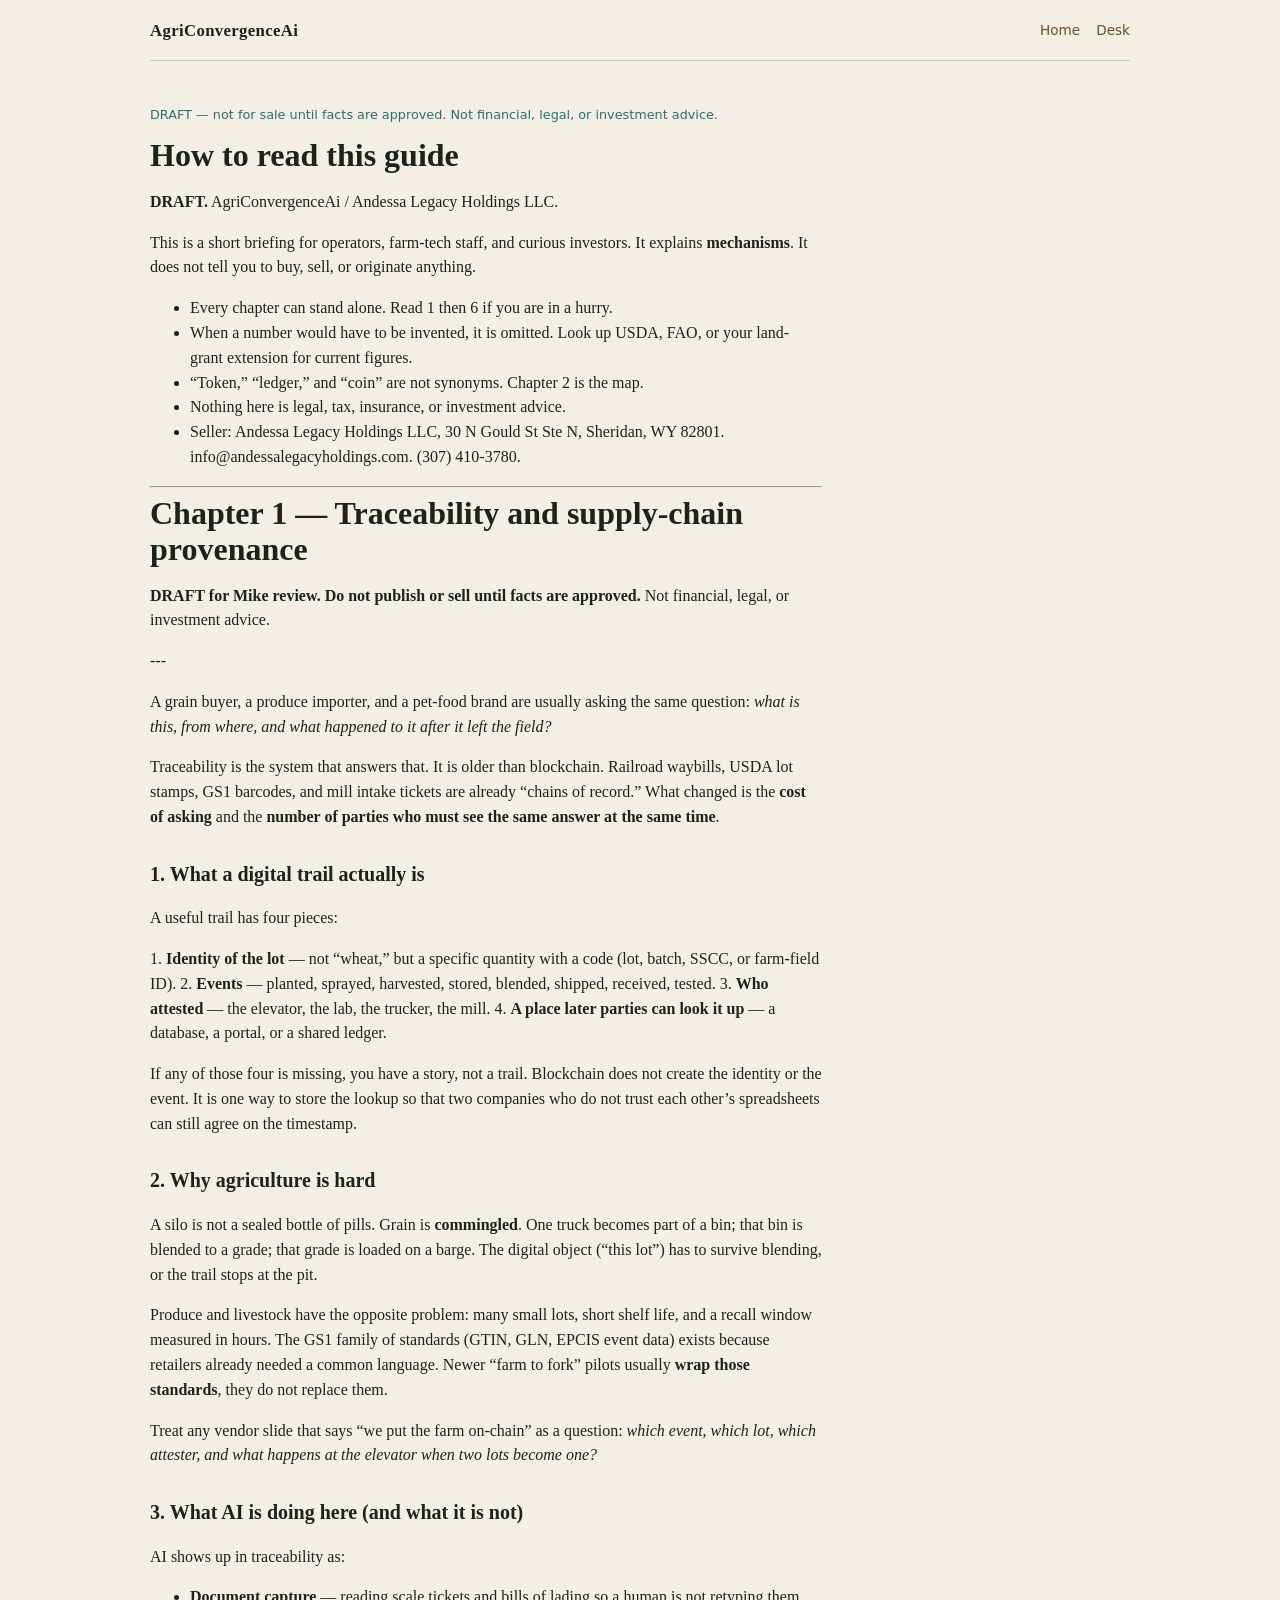
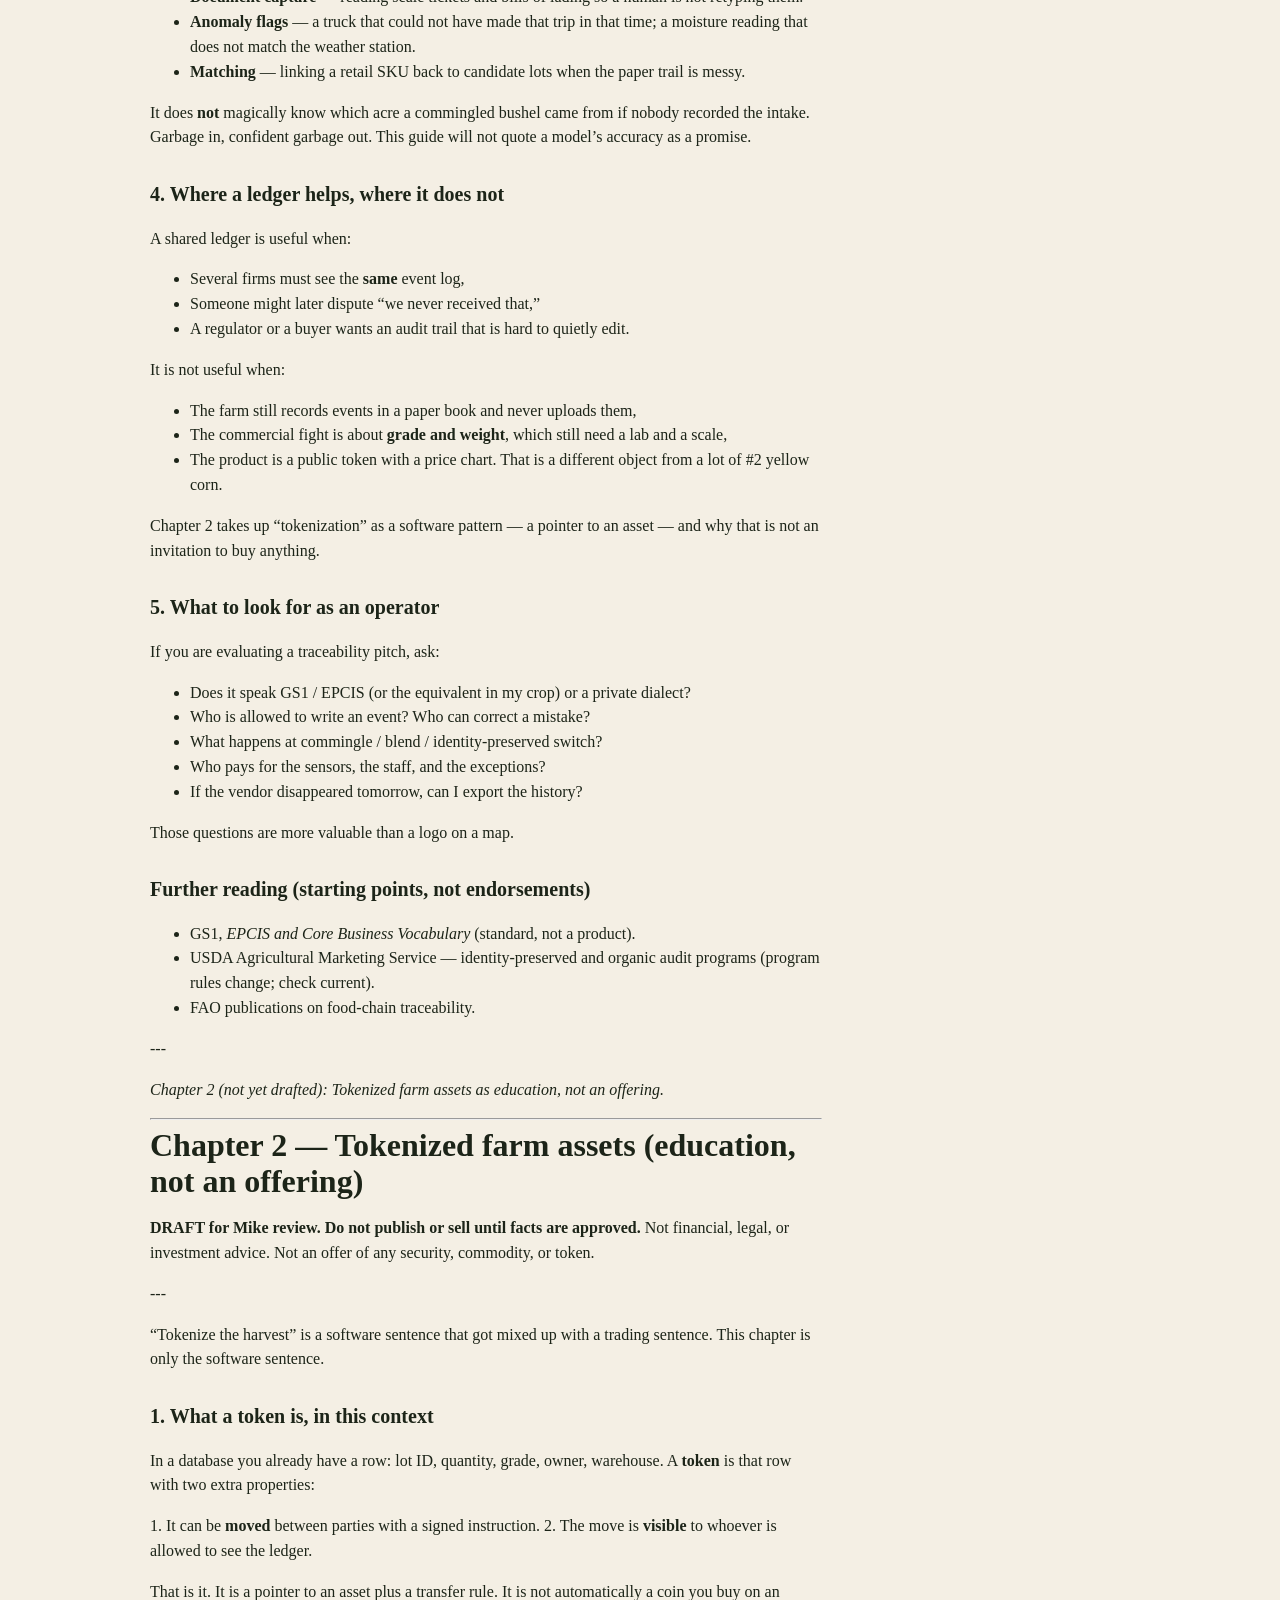
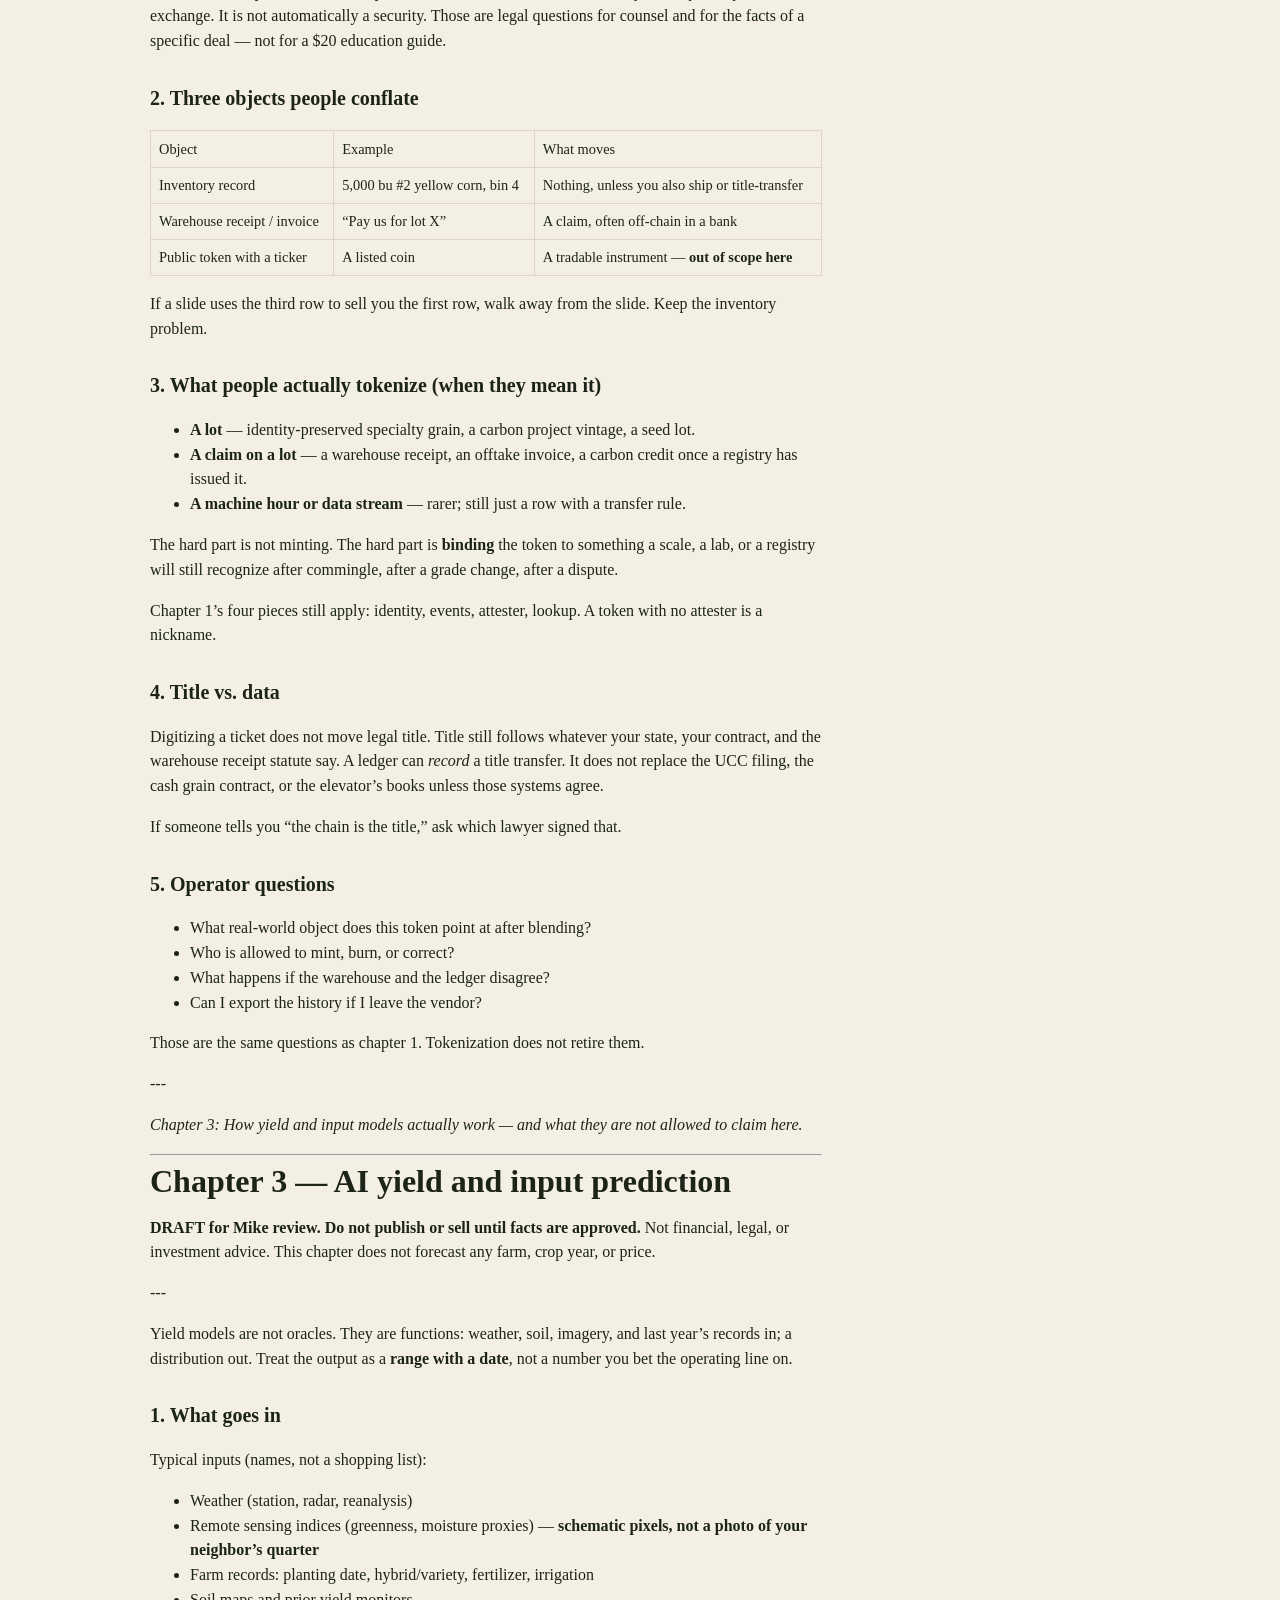
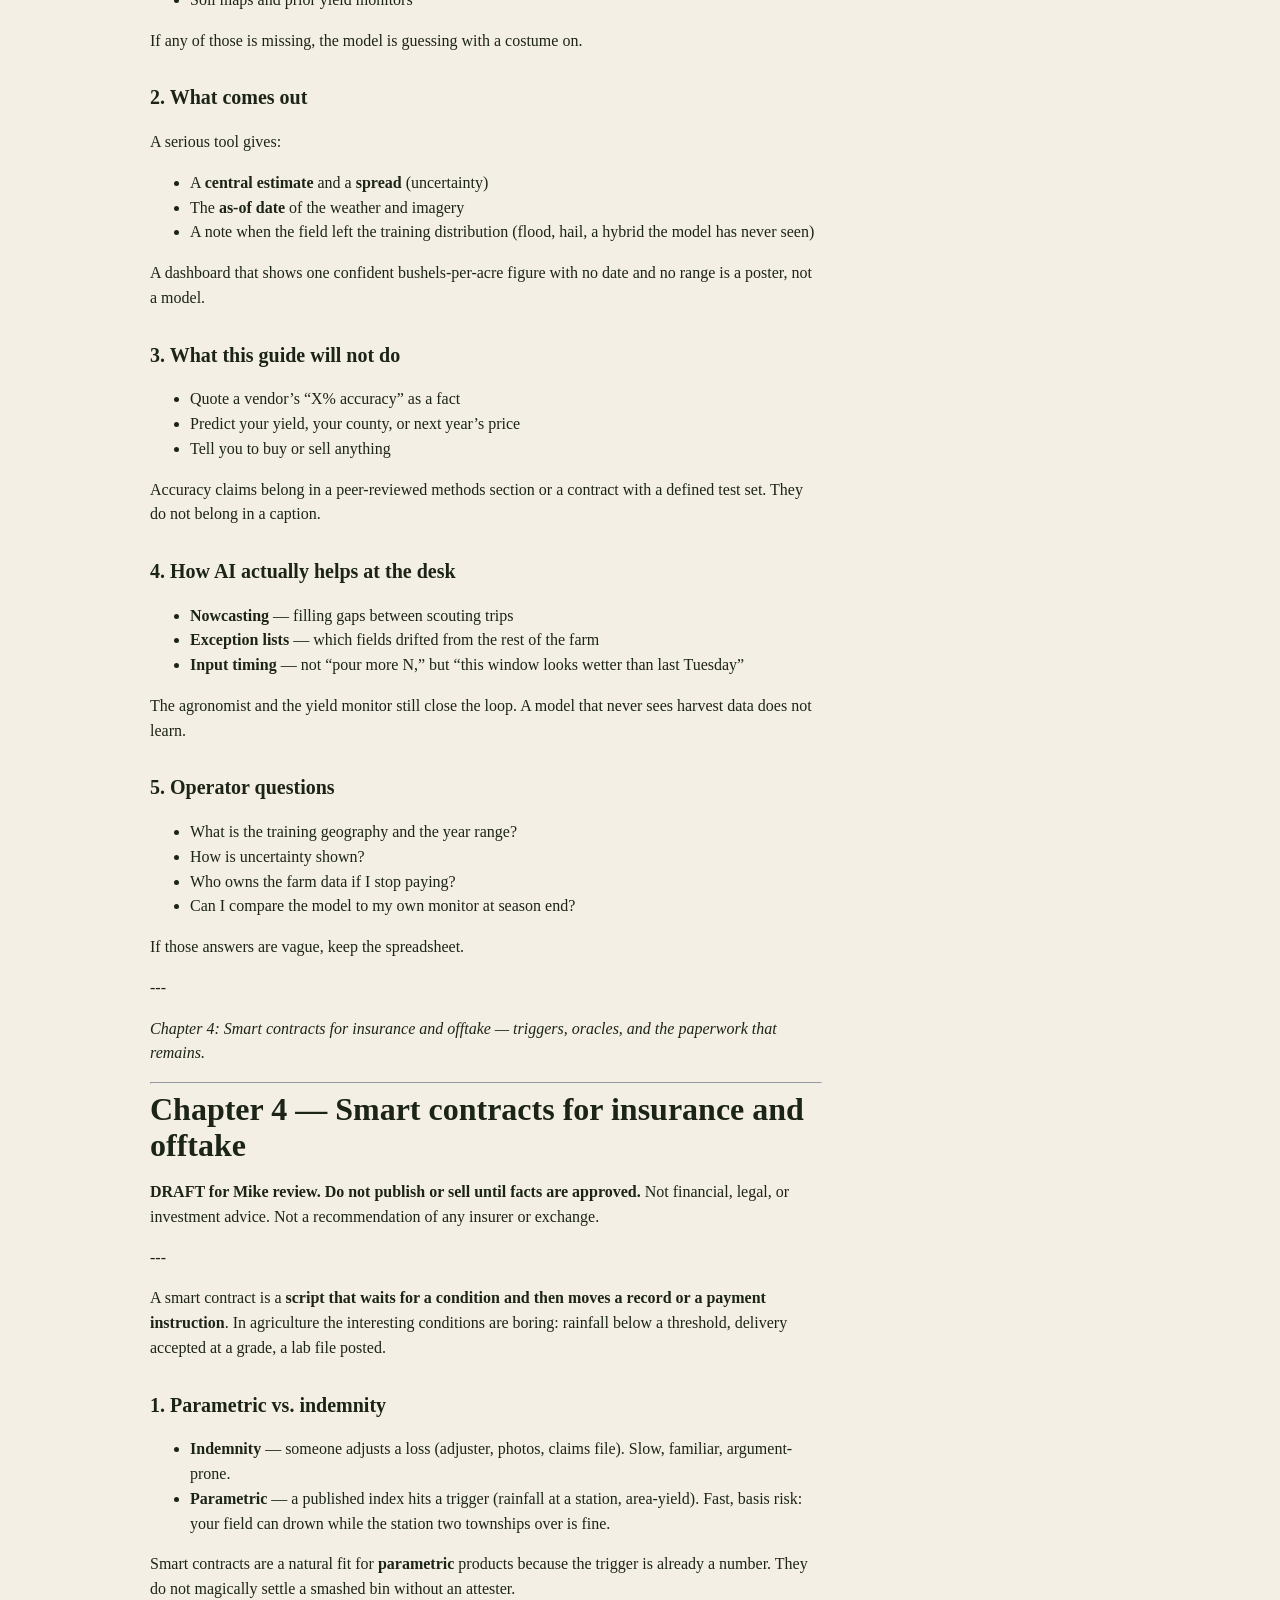
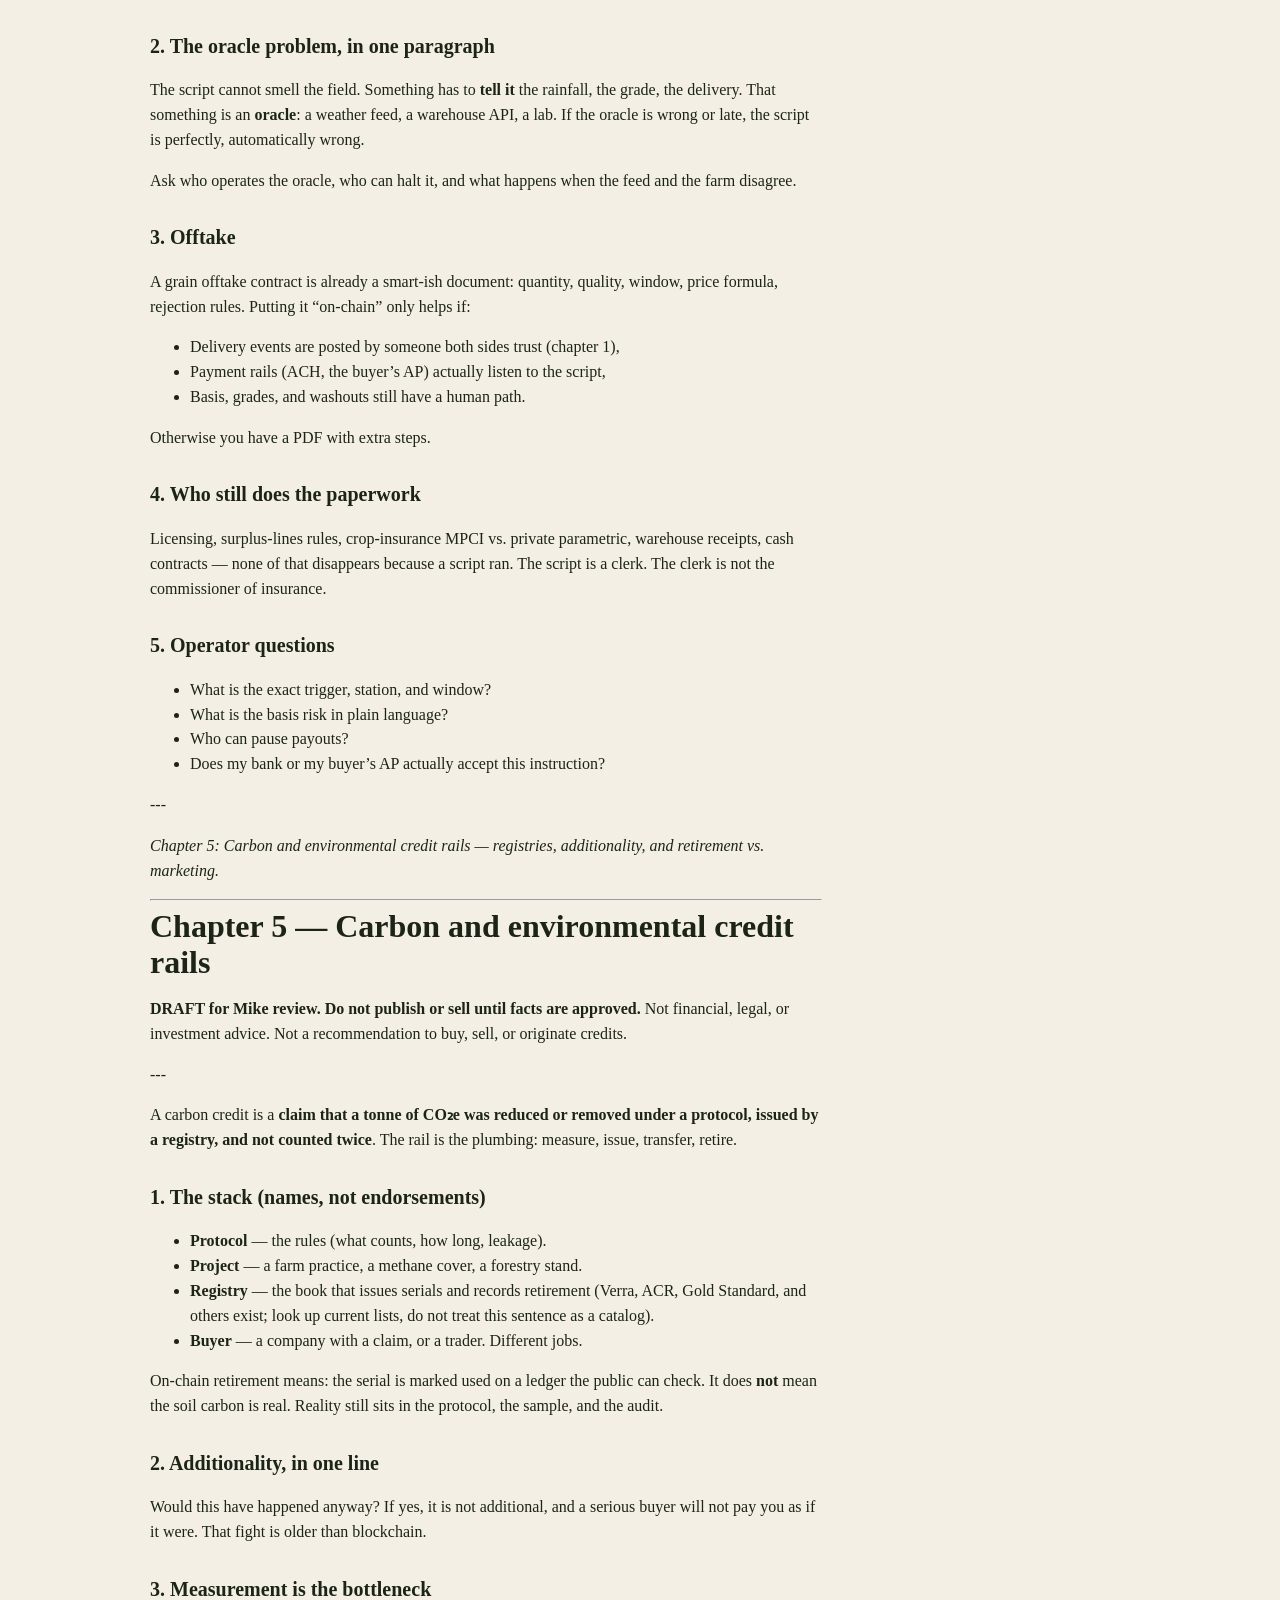
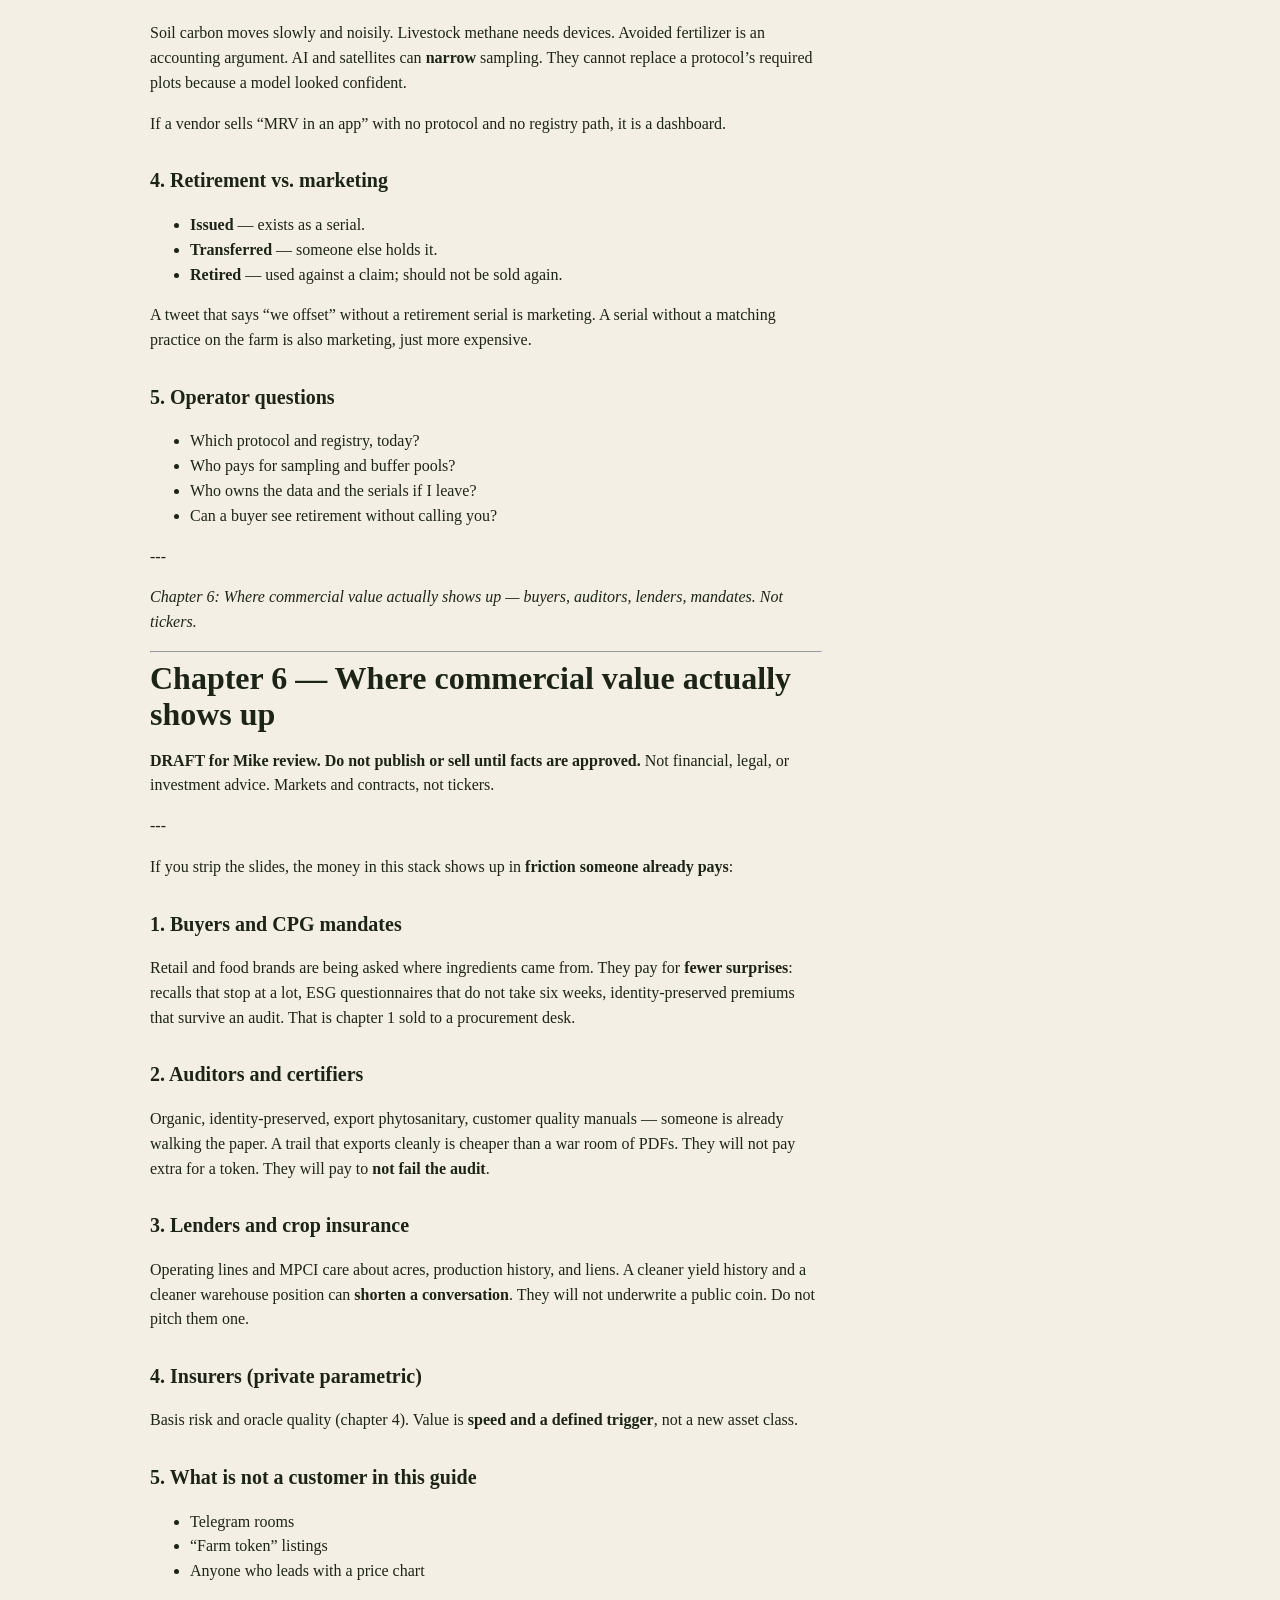
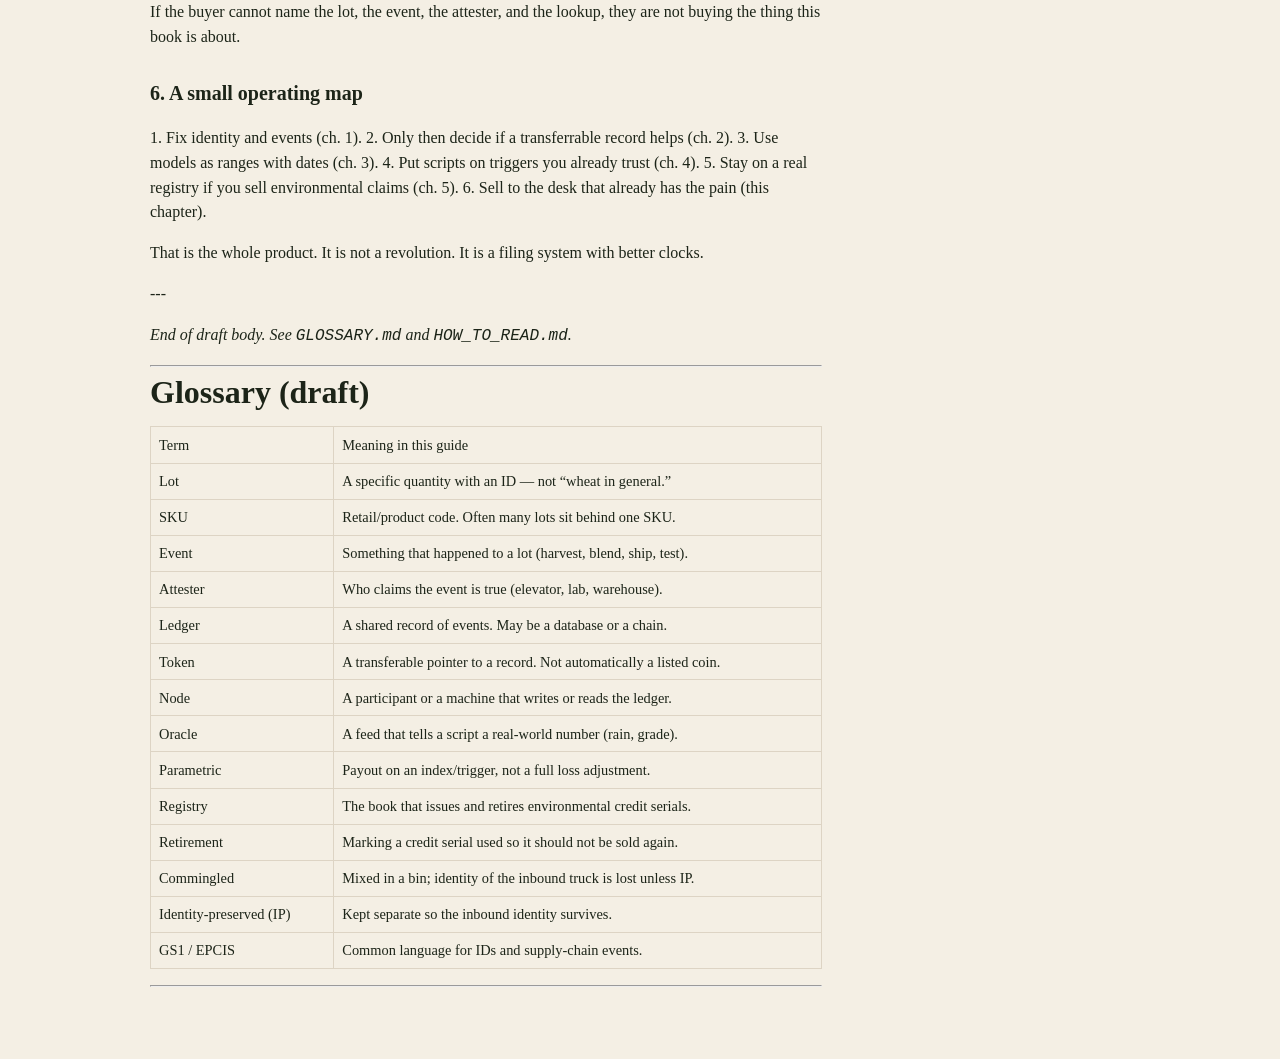
==== guide.html @ 02963ac6 "Publish AgriConvergenceAi public site" ====
<!DOCTYPE html><html lang='en'><head><meta charset='utf-8'>
<meta name='viewport' content='width=device-width, initial-scale=1'>
<title>AgriConvergenceAi — briefing (DRAFT)</title>
<link rel='stylesheet' href='styles.css'></head><body>
<div class='wrap'><header><a class='brand' href='index.html'><strong>AgriConvergenceAi</strong></a>
<nav><a href='index.html'>Home</a><a href='dashboard.html'>Desk</a></nav></header>
<article class='prose'><p class='draft'>DRAFT — not for sale until facts are approved. 
Not financial, legal, or investment advice.</p>
<h1>How to read this guide</h1>
<p><b>DRAFT.</b> AgriConvergenceAi / Andessa Legacy Holdings LLC.</p>
<p>This is a short briefing for operators, farm-tech staff, and curious investors. It explains <b>mechanisms</b>. It does not tell you to buy, sell, or originate anything.</p>
<ul><li>Every chapter can stand alone. Read 1 then 6 if you are in a hurry.</li><li>When a number would have to be invented, it is omitted. Look up USDA, FAO, or your land-grant extension for current figures.</li><li>“Token,” “ledger,” and “coin” are not synonyms. Chapter 2 is the map.</li><li>Nothing here is legal, tax, insurance, or investment advice.</li><li>Seller: Andessa Legacy Holdings LLC, 30 N Gould St Ste N, Sheridan, WY 82801. info@andessalegacyholdings.com. (307) 410-3780.</li></ul>
<hr>
<h1>Chapter 1 — Traceability and supply-chain provenance</h1>
<p><b>DRAFT for Mike review. Do not publish or sell until facts are approved.</b>   Not financial, legal, or investment advice.</p>
<p>---</p>
<p>A grain buyer, a produce importer, and a pet-food brand are usually asking the same question: <i>what is this, from where, and what happened to it after it left the field?</i></p>
<p>Traceability is the system that answers that. It is older than blockchain. Railroad waybills, USDA lot stamps, GS1 barcodes, and mill intake tickets are already “chains of record.” What changed is the <b>cost of asking</b> and the <b>number of parties who must see the same answer at the same time</b>.</p>
<h2>1. What a digital trail actually is</h2>
<p>A useful trail has four pieces:</p>
<p>1. <b>Identity of the lot</b> — not “wheat,” but a specific quantity with a code (lot, batch, SSCC, or farm-field ID). 2. <b>Events</b> — planted, sprayed, harvested, stored, blended, shipped, received, tested. 3. <b>Who attested</b> — the elevator, the lab, the trucker, the mill. 4. <b>A place later parties can look it up</b> — a database, a portal, or a shared ledger.</p>
<p>If any of those four is missing, you have a story, not a trail. Blockchain does not create the identity or the event. It is one way to store the lookup so that two companies who do not trust each other’s spreadsheets can still agree on the timestamp.</p>
<h2>2. Why agriculture is hard</h2>
<p>A silo is not a sealed bottle of pills. Grain is <b>commingled</b>. One truck becomes part of a bin; that bin is blended to a grade; that grade is loaded on a barge. The digital object (“this lot”) has to survive blending, or the trail stops at the pit.</p>
<p>Produce and livestock have the opposite problem: many small lots, short shelf life, and a recall window measured in hours. The GS1 family of standards (GTIN, GLN, EPCIS event data) exists because retailers already needed a common language. Newer “farm to fork” pilots usually <b>wrap those standards</b>, they do not replace them.</p>
<p>Treat any vendor slide that says “we put the farm on-chain” as a question: <i>which event, which lot, which attester, and what happens at the elevator when two lots become one?</i></p>
<h2>3. What AI is doing here (and what it is not)</h2>
<p>AI shows up in traceability as:</p>
<ul><li><b>Document capture</b> — reading scale tickets and bills of lading so a human is not retyping them.</li><li><b>Anomaly flags</b> — a truck that could not have made that trip in that time; a moisture reading that does not match the weather station.</li><li><b>Matching</b> — linking a retail SKU back to candidate lots when the paper trail is messy.</li></ul>
<p>It does <b>not</b> magically know which acre a commingled bushel came from if nobody recorded the intake. Garbage in, confident garbage out. This guide will not quote a model’s accuracy as a promise.</p>
<h2>4. Where a ledger helps, where it does not</h2>
<p>A shared ledger is useful when:</p>
<ul><li>Several firms must see the <b>same</b> event log,</li><li>Someone might later dispute “we never received that,”</li><li>A regulator or a buyer wants an audit trail that is hard to quietly edit.</li></ul>
<p>It is not useful when:</p>
<ul><li>The farm still records events in a paper book and never uploads them,</li><li>The commercial fight is about <b>grade and weight</b>, which still need a lab and a scale,</li><li>The product is a public token with a price chart. That is a different object from a lot of #2 yellow corn.</li></ul>
<p>Chapter 2 takes up “tokenization” as a software pattern — a pointer to an asset — and why that is not an invitation to buy anything.</p>
<h2>5. What to look for as an operator</h2>
<p>If you are evaluating a traceability pitch, ask:</p>
<ul><li>Does it speak GS1 / EPCIS (or the equivalent in my crop) or a private dialect?</li><li>Who is allowed to write an event? Who can correct a mistake?</li><li>What happens at commingle / blend / identity-preserved switch?</li><li>Who pays for the sensors, the staff, and the exceptions?</li><li>If the vendor disappeared tomorrow, can I export the history?</li></ul>
<p>Those questions are more valuable than a logo on a map.</p>
<h2>Further reading (starting points, not endorsements)</h2>
<ul><li>GS1, <i>EPCIS and Core Business Vocabulary</i> (standard, not a product).</li><li>USDA Agricultural Marketing Service — identity-preserved and organic audit programs (program rules change; check current).</li><li>FAO publications on food-chain traceability.</li></ul>
<p>---</p>
<p><i>Chapter 2 (not yet drafted): Tokenized farm assets as education, not an offering.</i></p>
<hr>
<h1>Chapter 2 — Tokenized farm assets (education, not an offering)</h1>
<p><b>DRAFT for Mike review. Do not publish or sell until facts are approved.</b>   Not financial, legal, or investment advice. Not an offer of any security, commodity, or token.</p>
<p>---</p>
<p>“Tokenize the harvest” is a software sentence that got mixed up with a trading sentence. This chapter is only the software sentence.</p>
<h2>1. What a token is, in this context</h2>
<p>In a database you already have a row: lot ID, quantity, grade, owner, warehouse. A <b>token</b> is that row with two extra properties:</p>
<p>1. It can be <b>moved</b> between parties with a signed instruction. 2. The move is <b>visible</b> to whoever is allowed to see the ledger.</p>
<p>That is it. It is a pointer to an asset plus a transfer rule. It is not automatically a coin you buy on an exchange. It is not automatically a security. Those are legal questions for counsel and for the facts of a specific deal — not for a $20 education guide.</p>
<h2>2. Three objects people conflate</h2>
<table><tr><td>Object</td><td>Example</td><td>What moves</td></tr><tr><td>Inventory record</td><td>5,000 bu #2 yellow corn, bin 4</td><td>Nothing, unless you also ship or title-transfer</td></tr><tr><td>Warehouse receipt / invoice</td><td>“Pay us for lot X”</td><td>A claim, often off-chain in a bank</td></tr><tr><td>Public token with a ticker</td><td>A listed coin</td><td>A tradable instrument — <b>out of scope here</b></td></tr></table>
<p>If a slide uses the third row to sell you the first row, walk away from the slide. Keep the inventory problem.</p>
<h2>3. What people actually tokenize (when they mean it)</h2>
<ul><li><b>A lot</b> — identity-preserved specialty grain, a carbon project vintage, a seed lot.</li><li><b>A claim on a lot</b> — a warehouse receipt, an offtake invoice, a carbon credit once a registry has issued it.</li><li><b>A machine hour or data stream</b> — rarer; still just a row with a transfer rule.</li></ul>
<p>The hard part is not minting. The hard part is <b>binding</b> the token to something a scale, a lab, or a registry will still recognize after commingle, after a grade change, after a dispute.</p>
<p>Chapter 1’s four pieces still apply: identity, events, attester, lookup. A token with no attester is a nickname.</p>
<h2>4. Title vs. data</h2>
<p>Digitizing a ticket does not move legal title. Title still follows whatever your state, your contract, and the warehouse receipt statute say. A ledger can <i>record</i> a title transfer. It does not replace the UCC filing, the cash grain contract, or the elevator’s books unless those systems agree.</p>
<p>If someone tells you “the chain is the title,” ask which lawyer signed that.</p>
<h2>5. Operator questions</h2>
<ul><li>What real-world object does this token point at after blending?</li><li>Who is allowed to mint, burn, or correct?</li><li>What happens if the warehouse and the ledger disagree?</li><li>Can I export the history if I leave the vendor?</li></ul>
<p>Those are the same questions as chapter 1. Tokenization does not retire them.</p>
<p>---</p>
<p><i>Chapter 3: How yield and input models actually work — and what they are not allowed to claim here.</i></p>
<hr>
<h1>Chapter 3 — AI yield and input prediction</h1>
<p><b>DRAFT for Mike review. Do not publish or sell until facts are approved.</b>   Not financial, legal, or investment advice. This chapter does not forecast any farm, crop year, or price.</p>
<p>---</p>
<p>Yield models are not oracles. They are functions: weather, soil, imagery, and last year’s records in; a distribution out. Treat the output as a <b>range with a date</b>, not a number you bet the operating line on.</p>
<h2>1. What goes in</h2>
<p>Typical inputs (names, not a shopping list):</p>
<ul><li>Weather (station, radar, reanalysis)</li><li>Remote sensing indices (greenness, moisture proxies) — <b>schematic pixels, not a photo of your neighbor’s quarter</b></li><li>Farm records: planting date, hybrid/variety, fertilizer, irrigation</li><li>Soil maps and prior yield monitors</li></ul>
<p>If any of those is missing, the model is guessing with a costume on.</p>
<h2>2. What comes out</h2>
<p>A serious tool gives:</p>
<ul><li>A <b>central estimate</b> and a <b>spread</b> (uncertainty)</li><li>The <b>as-of date</b> of the weather and imagery</li><li>A note when the field left the training distribution (flood, hail, a hybrid the model has never seen)</li></ul>
<p>A dashboard that shows one confident bushels-per-acre figure with no date and no range is a poster, not a model.</p>
<h2>3. What this guide will not do</h2>
<ul><li>Quote a vendor’s “X% accuracy” as a fact</li><li>Predict your yield, your county, or next year’s price</li><li>Tell you to buy or sell anything</li></ul>
<p>Accuracy claims belong in a peer-reviewed methods section or a contract with a defined test set. They do not belong in a caption.</p>
<h2>4. How AI actually helps at the desk</h2>
<ul><li><b>Nowcasting</b> — filling gaps between scouting trips</li><li><b>Exception lists</b> — which fields drifted from the rest of the farm</li><li><b>Input timing</b> — not “pour more N,” but “this window looks wetter than last Tuesday”</li></ul>
<p>The agronomist and the yield monitor still close the loop. A model that never sees harvest data does not learn.</p>
<h2>5. Operator questions</h2>
<ul><li>What is the training geography and the year range?</li><li>How is uncertainty shown?</li><li>Who owns the farm data if I stop paying?</li><li>Can I compare the model to my own monitor at season end?</li></ul>
<p>If those answers are vague, keep the spreadsheet.</p>
<p>---</p>
<p><i>Chapter 4: Smart contracts for insurance and offtake — triggers, oracles, and the paperwork that remains.</i></p>
<hr>
<h1>Chapter 4 — Smart contracts for insurance and offtake</h1>
<p><b>DRAFT for Mike review. Do not publish or sell until facts are approved.</b>   Not financial, legal, or investment advice. Not a recommendation of any insurer or exchange.</p>
<p>---</p>
<p>A smart contract is a <b>script that waits for a condition and then moves a record or a payment instruction</b>. In agriculture the interesting conditions are boring: rainfall below a threshold, delivery accepted at a grade, a lab file posted.</p>
<h2>1. Parametric vs. indemnity</h2>
<ul><li><b>Indemnity</b> — someone adjusts a loss (adjuster, photos, claims file). Slow, familiar, argument-prone.</li><li><b>Parametric</b> — a published index hits a trigger (rainfall at a station, area-yield). Fast, basis risk: your field can drown while the station two townships over is fine.</li></ul>
<p>Smart contracts are a natural fit for <b>parametric</b> products because the trigger is already a number. They do not magically settle a smashed bin without an attester.</p>
<h2>2. The oracle problem, in one paragraph</h2>
<p>The script cannot smell the field. Something has to <b>tell it</b> the rainfall, the grade, the delivery. That something is an <b>oracle</b>: a weather feed, a warehouse API, a lab. If the oracle is wrong or late, the script is perfectly, automatically wrong.</p>
<p>Ask who operates the oracle, who can halt it, and what happens when the feed and the farm disagree.</p>
<h2>3. Offtake</h2>
<p>A grain offtake contract is already a smart-ish document: quantity, quality, window, price formula, rejection rules. Putting it “on-chain” only helps if:</p>
<ul><li>Delivery events are posted by someone both sides trust (chapter 1),</li><li>Payment rails (ACH, the buyer’s AP) actually listen to the script,</li><li>Basis, grades, and washouts still have a human path.</li></ul>
<p>Otherwise you have a PDF with extra steps.</p>
<h2>4. Who still does the paperwork</h2>
<p>Licensing, surplus-lines rules, crop-insurance MPCI vs. private parametric, warehouse receipts, cash contracts — none of that disappears because a script ran. The script is a clerk. The clerk is not the commissioner of insurance.</p>
<h2>5. Operator questions</h2>
<ul><li>What is the exact trigger, station, and window?</li><li>What is the basis risk in plain language?</li><li>Who can pause payouts?</li><li>Does my bank or my buyer’s AP actually accept this instruction?</li></ul>
<p>---</p>
<p><i>Chapter 5: Carbon and environmental credit rails — registries, additionality, and retirement vs. marketing.</i></p>
<hr>
<h1>Chapter 5 — Carbon and environmental credit rails</h1>
<p><b>DRAFT for Mike review. Do not publish or sell until facts are approved.</b>   Not financial, legal, or investment advice. Not a recommendation to buy, sell, or originate credits.</p>
<p>---</p>
<p>A carbon credit is a <b>claim that a tonne of CO₂e was reduced or removed under a protocol, issued by a registry, and not counted twice</b>. The rail is the plumbing: measure, issue, transfer, retire.</p>
<h2>1. The stack (names, not endorsements)</h2>
<ul><li><b>Protocol</b> — the rules (what counts, how long, leakage).</li><li><b>Project</b> — a farm practice, a methane cover, a forestry stand.</li><li><b>Registry</b> — the book that issues serials and records retirement (Verra, ACR, Gold Standard, and others exist; look up current lists, do not treat this sentence as a catalog).</li><li><b>Buyer</b> — a company with a claim, or a trader. Different jobs.</li></ul>
<p>On-chain retirement means: the serial is marked used on a ledger the public can check. It does <b>not</b> mean the soil carbon is real. Reality still sits in the protocol, the sample, and the audit.</p>
<h2>2. Additionality, in one line</h2>
<p>Would this have happened anyway? If yes, it is not additional, and a serious buyer will not pay you as if it were. That fight is older than blockchain.</p>
<h2>3. Measurement is the bottleneck</h2>
<p>Soil carbon moves slowly and noisily. Livestock methane needs devices. Avoided fertilizer is an accounting argument. AI and satellites can <b>narrow</b> sampling. They cannot replace a protocol’s required plots because a model looked confident.</p>
<p>If a vendor sells “MRV in an app” with no protocol and no registry path, it is a dashboard.</p>
<h2>4. Retirement vs. marketing</h2>
<ul><li><b>Issued</b> — exists as a serial.</li><li><b>Transferred</b> — someone else holds it.</li><li><b>Retired</b> — used against a claim; should not be sold again.</li></ul>
<p>A tweet that says “we offset” without a retirement serial is marketing. A serial without a matching practice on the farm is also marketing, just more expensive.</p>
<h2>5. Operator questions</h2>
<ul><li>Which protocol and registry, today?</li><li>Who pays for sampling and buffer pools?</li><li>Who owns the data and the serials if I leave?</li><li>Can a buyer see retirement without calling you?</li></ul>
<p>---</p>
<p><i>Chapter 6: Where commercial value actually shows up — buyers, auditors, lenders, mandates. Not tickers.</i></p>
<hr>
<h1>Chapter 6 — Where commercial value actually shows up</h1>
<p><b>DRAFT for Mike review. Do not publish or sell until facts are approved.</b>   Not financial, legal, or investment advice. Markets and contracts, not tickers.</p>
<p>---</p>
<p>If you strip the slides, the money in this stack shows up in <b>friction someone already pays</b>:</p>
<h2>1. Buyers and CPG mandates</h2>
<p>Retail and food brands are being asked where ingredients came from. They pay for <b>fewer surprises</b>: recalls that stop at a lot, ESG questionnaires that do not take six weeks, identity-preserved premiums that survive an audit. That is chapter 1 sold to a procurement desk.</p>
<h2>2. Auditors and certifiers</h2>
<p>Organic, identity-preserved, export phytosanitary, customer quality manuals — someone is already walking the paper. A trail that exports cleanly is cheaper than a war room of PDFs. They will not pay extra for a token. They will pay to <b>not fail the audit</b>.</p>
<h2>3. Lenders and crop insurance</h2>
<p>Operating lines and MPCI care about acres, production history, and liens. A cleaner yield history and a cleaner warehouse position can <b>shorten a conversation</b>. They will not underwrite a public coin. Do not pitch them one.</p>
<h2>4. Insurers (private parametric)</h2>
<p>Basis risk and oracle quality (chapter 4). Value is <b>speed and a defined trigger</b>, not a new asset class.</p>
<h2>5. What is not a customer in this guide</h2>
<ul><li>Telegram rooms</li><li>“Farm token” listings</li><li>Anyone who leads with a price chart</li></ul>
<p>If the buyer cannot name the lot, the event, the attester, and the lookup, they are not buying the thing this book is about.</p>
<h2>6. A small operating map</h2>
<p>1. Fix identity and events (ch. 1). 2. Only then decide if a transferrable record helps (ch. 2). 3. Use models as ranges with dates (ch. 3). 4. Put scripts on triggers you already trust (ch. 4). 5. Stay on a real registry if you sell environmental claims (ch. 5). 6. Sell to the desk that already has the pain (this chapter).</p>
<p>That is the whole product. It is not a revolution. It is a filing system with better clocks.</p>
<p>---</p>
<p><i>End of draft body. See <font face='Courier'>GLOSSARY.md</font> and <font face='Courier'>HOW_TO_READ.md</font>.</i></p>
<hr>
<h1>Glossary (draft)</h1>
<table><tr><td>Term</td><td>Meaning in this guide</td></tr><tr><td>Lot</td><td>A specific quantity with an ID — not “wheat in general.”</td></tr><tr><td>SKU</td><td>Retail/product code. Often many lots sit behind one SKU.</td></tr><tr><td>Event</td><td>Something that happened to a lot (harvest, blend, ship, test).</td></tr><tr><td>Attester</td><td>Who claims the event is true (elevator, lab, warehouse).</td></tr><tr><td>Ledger</td><td>A shared record of events. May be a database or a chain.</td></tr><tr><td>Token</td><td>A transferable pointer to a record. Not automatically a listed coin.</td></tr><tr><td>Node</td><td>A participant or a machine that writes or reads the ledger.</td></tr><tr><td>Oracle</td><td>A feed that tells a script a real-world number (rain, grade).</td></tr><tr><td>Parametric</td><td>Payout on an index/trigger, not a full loss adjustment.</td></tr><tr><td>Registry</td><td>The book that issues and retires environmental credit serials.</td></tr><tr><td>Retirement</td><td>Marking a credit serial used so it should not be sold again.</td></tr><tr><td>Commingled</td><td>Mixed in a bin; identity of the inbound truck is lost unless IP.</td></tr><tr><td>Identity-preserved (IP)</td><td>Kept separate so the inbound identity survives.</td></tr><tr><td>GS1 / EPCIS</td><td>Common language for IDs and supply-chain events.</td></tr></table>
<hr>
</article></div></body></html>
---- styles.css ----
:root {
  --ink: #1c2418;
  --paper: #f4efe4;
  --soil: #6b4f2a;
  --leaf: #3d6b4f;
  --wheat: #c4a35a;
  --circuit: #2a6f6f;
  --muted: #5a6354;
  --max: 980px;
}

* { box-sizing: border-box; }
html, body { margin: 0; padding: 0; }
body {
  font-family: Georgia, "Times New Roman", serif;
  color: var(--ink);
  background: var(--paper);
  line-height: 1.55;
}

.wrap { width: min(var(--max), calc(100% - 2.5rem)); margin: 0 auto; }

header {
  display: flex;
  align-items: center;
  justify-content: space-between;
  padding: 1.1rem 0 1rem;
  border-bottom: 1px solid color-mix(in srgb, var(--soil) 25%, transparent);
}
.brand { display: flex; gap: 0.7rem; align-items: center; text-decoration: none; color: inherit; }
.brand strong { display: block; font-size: 1.05rem; letter-spacing: 0.02em; }
.brand span { display: block; font-size: 0.72rem; color: var(--muted); font-family: system-ui, sans-serif; }
nav a {
  font-family: system-ui, sans-serif;
  font-size: 0.85rem;
  color: var(--soil);
  margin-left: 1rem;
  text-decoration: none;
}
nav a:hover { color: var(--leaf); }

.hero { padding: 3.2rem 0 2.4rem; }
.kicker {
  font-family: system-ui, sans-serif;
  font-size: 0.75rem;
  letter-spacing: 0.16em;
  text-transform: uppercase;
  color: var(--circuit);
  margin: 0 0 0.8rem;
}
h1 {
  font-size: clamp(2rem, 4.5vw, 3.1rem);
  line-height: 1.12;
  margin: 0 0 1rem;
  font-weight: 600;
}
.lede { font-size: 1.15rem; max-width: 40rem; color: var(--muted); margin: 0 0 1.6rem; }

.cta {
  display: inline-block;
  background: var(--leaf);
  color: var(--paper);
  text-decoration: none;
  font-family: system-ui, sans-serif;
  font-size: 0.95rem;
  padding: 0.75rem 1.2rem;
  border-radius: 2px;
}
.cta:hover { background: var(--circuit); }
.cta-note {
  display: block;
  margin-top: 0.55rem;
  font-family: system-ui, sans-serif;
  font-size: 0.78rem;
  color: var(--muted);
}

.grid {
  display: grid;
  grid-template-columns: repeat(3, 1fr);
  gap: 1rem;
  padding: 0 0 3rem;
}
.card {
  background: #fffdf8;
  border: 1px solid color-mix(in srgb, var(--soil) 18%, transparent);
  padding: 1.15rem 1.15rem 1.3rem;
}
.card h2 {
  font-size: 1.05rem;
  margin: 0 0 0.5rem;
}
.card p { margin: 0; font-size: 0.95rem; color: var(--muted); }
.num {
  font-family: system-ui, sans-serif;
  font-size: 0.72rem;
  color: var(--wheat);
  letter-spacing: 0.12em;
}

.band {
  background: var(--ink);
  color: var(--paper);
  padding: 2.2rem 0;
}
.band p { margin: 0; max-width: 40rem; }
.band strong { color: var(--wheat); }

footer {
  padding: 1.6rem 0 2rem;
  font-family: system-ui, sans-serif;
  font-size: 0.78rem;
  color: var(--muted);
}
footer a { color: var(--soil); }
.legal { margin-top: 0.6rem; }

.page { padding: 2.4rem 0 3rem; max-width: 42rem; }
.page h1 { font-size: 2rem; }

.cta.ghost {
  background: transparent;
  color: var(--leaf);
  border: 1px solid var(--leaf);
  margin-left: 0.5rem;
}

.prose { max-width: 42rem; padding: 2rem 0 4rem; }
.prose h1 { font-size: 2rem; }
.prose h2 { font-size: 1.25rem; margin-top: 1.8rem; }
.prose table { width: 100%; border-collapse: collapse; font-size: 0.9rem; margin: 1rem 0; }
.prose th, .prose td { border: 1px solid #ddd4c4; padding: 0.4rem 0.5rem; text-align: left; vertical-align: top; }
.prose .draft { font-family: system-ui, sans-serif; font-size: 0.8rem; color: var(--circuit); }

body.dash {
  background: #12180f;
  color: #e8e4d8;
  font-family: system-ui, sans-serif;
}
body.dash a { color: #c4a35a; }
.dash-grid {
  display: grid;
  grid-template-columns: repeat(auto-fit, minmax(240px, 1fr));
  gap: 0.9rem;
  padding: 1.4rem 0 2.5rem;
}
.dash-card {
  background: #1c2418;
  border: 1px solid #2a6f6f55;
  padding: 1rem 1.1rem 1.15rem;
  border-radius: 4px;
}
.dash-card h2 { font-size: 0.78rem; letter-spacing: 0.12em; text-transform: uppercase; color: #2a6f6f; margin: 0 0 0.45rem; font-weight: 600; }
.dash-card .stat { font-size: 1.35rem; color: #c4a35a; margin: 0 0 0.35rem; }
.dash-card p { margin: 0; font-size: 0.85rem; color: #b7b3a6; line-height: 1.45; }
.pill { display: inline-block; font-size: 0.68rem; letter-spacing: 0.08em; text-transform: uppercase; padding: 0.15rem 0.4rem; border: 1px solid #3d6b4f; color: #9dceaf; margin-bottom: 0.5rem; }
.pill.wait { border-color: #c4a35a; color: #c4a35a; }
.pill.off { border-color: #5a6354; color: #5a6354; }
.future { opacity: 0.55; }

@media (max-width: 720px) {
  .grid { grid-template-columns: 1fr; }
  nav a { margin-left: 0.6rem; font-size: 0.75rem; }
  .cta.ghost { margin-left: 0; margin-top: 0.5rem; display: inline-block; }
}
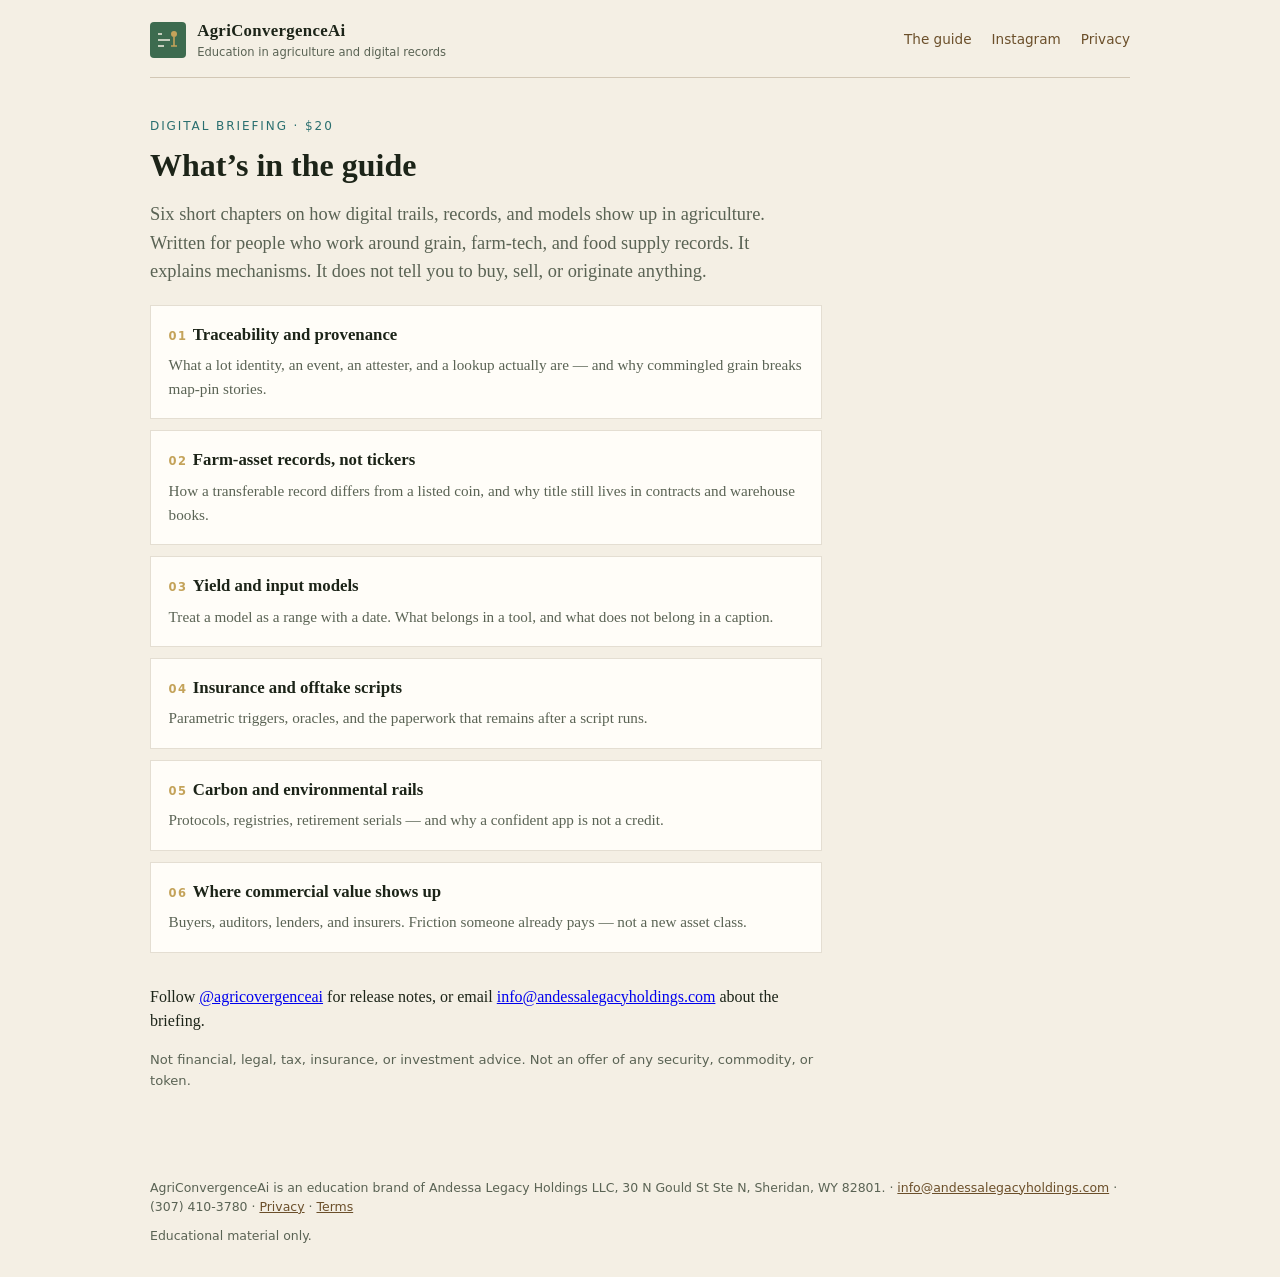
==== commit 82c3fce0: "Make public site customer-facing only. Drop operator desk, draft watermarks, unpaid full briefing, a" ====
--- a/guide.html
+++ b/guide.html
@@ -1,159 +1,94 @@
-<!DOCTYPE html><html lang='en'><head><meta charset='utf-8'>
-<meta name='viewport' content='width=device-width, initial-scale=1'>
-<title>AgriConvergenceAi — briefing (DRAFT)</title>
-<link rel='stylesheet' href='styles.css'></head><body>
-<div class='wrap'><header><a class='brand' href='index.html'><strong>AgriConvergenceAi</strong></a>
-<nav><a href='index.html'>Home</a><a href='dashboard.html'>Desk</a></nav></header>
-<article class='prose'><p class='draft'>DRAFT — not for sale until facts are approved. 
-Not financial, legal, or investment advice.</p>
-<h1>How to read this guide</h1>
-<p><b>DRAFT.</b> AgriConvergenceAi / Andessa Legacy Holdings LLC.</p>
-<p>This is a short briefing for operators, farm-tech staff, and curious investors. It explains <b>mechanisms</b>. It does not tell you to buy, sell, or originate anything.</p>
-<ul><li>Every chapter can stand alone. Read 1 then 6 if you are in a hurry.</li><li>When a number would have to be invented, it is omitted. Look up USDA, FAO, or your land-grant extension for current figures.</li><li>“Token,” “ledger,” and “coin” are not synonyms. Chapter 2 is the map.</li><li>Nothing here is legal, tax, insurance, or investment advice.</li><li>Seller: Andessa Legacy Holdings LLC, 30 N Gould St Ste N, Sheridan, WY 82801. info@andessalegacyholdings.com. (307) 410-3780.</li></ul>
-<hr>
-<h1>Chapter 1 — Traceability and supply-chain provenance</h1>
-<p><b>DRAFT for Mike review. Do not publish or sell until facts are approved.</b>   Not financial, legal, or investment advice.</p>
-<p>---</p>
-<p>A grain buyer, a produce importer, and a pet-food brand are usually asking the same question: <i>what is this, from where, and what happened to it after it left the field?</i></p>
-<p>Traceability is the system that answers that. It is older than blockchain. Railroad waybills, USDA lot stamps, GS1 barcodes, and mill intake tickets are already “chains of record.” What changed is the <b>cost of asking</b> and the <b>number of parties who must see the same answer at the same time</b>.</p>
-<h2>1. What a digital trail actually is</h2>
-<p>A useful trail has four pieces:</p>
-<p>1. <b>Identity of the lot</b> — not “wheat,” but a specific quantity with a code (lot, batch, SSCC, or farm-field ID). 2. <b>Events</b> — planted, sprayed, harvested, stored, blended, shipped, received, tested. 3. <b>Who attested</b> — the elevator, the lab, the trucker, the mill. 4. <b>A place later parties can look it up</b> — a database, a portal, or a shared ledger.</p>
-<p>If any of those four is missing, you have a story, not a trail. Blockchain does not create the identity or the event. It is one way to store the lookup so that two companies who do not trust each other’s spreadsheets can still agree on the timestamp.</p>
-<h2>2. Why agriculture is hard</h2>
-<p>A silo is not a sealed bottle of pills. Grain is <b>commingled</b>. One truck becomes part of a bin; that bin is blended to a grade; that grade is loaded on a barge. The digital object (“this lot”) has to survive blending, or the trail stops at the pit.</p>
-<p>Produce and livestock have the opposite problem: many small lots, short shelf life, and a recall window measured in hours. The GS1 family of standards (GTIN, GLN, EPCIS event data) exists because retailers already needed a common language. Newer “farm to fork” pilots usually <b>wrap those standards</b>, they do not replace them.</p>
-<p>Treat any vendor slide that says “we put the farm on-chain” as a question: <i>which event, which lot, which attester, and what happens at the elevator when two lots become one?</i></p>
-<h2>3. What AI is doing here (and what it is not)</h2>
-<p>AI shows up in traceability as:</p>
-<ul><li><b>Document capture</b> — reading scale tickets and bills of lading so a human is not retyping them.</li><li><b>Anomaly flags</b> — a truck that could not have made that trip in that time; a moisture reading that does not match the weather station.</li><li><b>Matching</b> — linking a retail SKU back to candidate lots when the paper trail is messy.</li></ul>
-<p>It does <b>not</b> magically know which acre a commingled bushel came from if nobody recorded the intake. Garbage in, confident garbage out. This guide will not quote a model’s accuracy as a promise.</p>
-<h2>4. Where a ledger helps, where it does not</h2>
-<p>A shared ledger is useful when:</p>
-<ul><li>Several firms must see the <b>same</b> event log,</li><li>Someone might later dispute “we never received that,”</li><li>A regulator or a buyer wants an audit trail that is hard to quietly edit.</li></ul>
-<p>It is not useful when:</p>
-<ul><li>The farm still records events in a paper book and never uploads them,</li><li>The commercial fight is about <b>grade and weight</b>, which still need a lab and a scale,</li><li>The product is a public token with a price chart. That is a different object from a lot of #2 yellow corn.</li></ul>
-<p>Chapter 2 takes up “tokenization” as a software pattern — a pointer to an asset — and why that is not an invitation to buy anything.</p>
-<h2>5. What to look for as an operator</h2>
-<p>If you are evaluating a traceability pitch, ask:</p>
-<ul><li>Does it speak GS1 / EPCIS (or the equivalent in my crop) or a private dialect?</li><li>Who is allowed to write an event? Who can correct a mistake?</li><li>What happens at commingle / blend / identity-preserved switch?</li><li>Who pays for the sensors, the staff, and the exceptions?</li><li>If the vendor disappeared tomorrow, can I export the history?</li></ul>
-<p>Those questions are more valuable than a logo on a map.</p>
-<h2>Further reading (starting points, not endorsements)</h2>
-<ul><li>GS1, <i>EPCIS and Core Business Vocabulary</i> (standard, not a product).</li><li>USDA Agricultural Marketing Service — identity-preserved and organic audit programs (program rules change; check current).</li><li>FAO publications on food-chain traceability.</li></ul>
-<p>---</p>
-<p><i>Chapter 2 (not yet drafted): Tokenized farm assets as education, not an offering.</i></p>
-<hr>
-<h1>Chapter 2 — Tokenized farm assets (education, not an offering)</h1>
-<p><b>DRAFT for Mike review. Do not publish or sell until facts are approved.</b>   Not financial, legal, or investment advice. Not an offer of any security, commodity, or token.</p>
-<p>---</p>
-<p>“Tokenize the harvest” is a software sentence that got mixed up with a trading sentence. This chapter is only the software sentence.</p>
-<h2>1. What a token is, in this context</h2>
-<p>In a database you already have a row: lot ID, quantity, grade, owner, warehouse. A <b>token</b> is that row with two extra properties:</p>
-<p>1. It can be <b>moved</b> between parties with a signed instruction. 2. The move is <b>visible</b> to whoever is allowed to see the ledger.</p>
-<p>That is it. It is a pointer to an asset plus a transfer rule. It is not automatically a coin you buy on an exchange. It is not automatically a security. Those are legal questions for counsel and for the facts of a specific deal — not for a $20 education guide.</p>
-<h2>2. Three objects people conflate</h2>
-<table><tr><td>Object</td><td>Example</td><td>What moves</td></tr><tr><td>Inventory record</td><td>5,000 bu #2 yellow corn, bin 4</td><td>Nothing, unless you also ship or title-transfer</td></tr><tr><td>Warehouse receipt / invoice</td><td>“Pay us for lot X”</td><td>A claim, often off-chain in a bank</td></tr><tr><td>Public token with a ticker</td><td>A listed coin</td><td>A tradable instrument — <b>out of scope here</b></td></tr></table>
-<p>If a slide uses the third row to sell you the first row, walk away from the slide. Keep the inventory problem.</p>
-<h2>3. What people actually tokenize (when they mean it)</h2>
-<ul><li><b>A lot</b> — identity-preserved specialty grain, a carbon project vintage, a seed lot.</li><li><b>A claim on a lot</b> — a warehouse receipt, an offtake invoice, a carbon credit once a registry has issued it.</li><li><b>A machine hour or data stream</b> — rarer; still just a row with a transfer rule.</li></ul>
-<p>The hard part is not minting. The hard part is <b>binding</b> the token to something a scale, a lab, or a registry will still recognize after commingle, after a grade change, after a dispute.</p>
-<p>Chapter 1’s four pieces still apply: identity, events, attester, lookup. A token with no attester is a nickname.</p>
-<h2>4. Title vs. data</h2>
-<p>Digitizing a ticket does not move legal title. Title still follows whatever your state, your contract, and the warehouse receipt statute say. A ledger can <i>record</i> a title transfer. It does not replace the UCC filing, the cash grain contract, or the elevator’s books unless those systems agree.</p>
-<p>If someone tells you “the chain is the title,” ask which lawyer signed that.</p>
-<h2>5. Operator questions</h2>
-<ul><li>What real-world object does this token point at after blending?</li><li>Who is allowed to mint, burn, or correct?</li><li>What happens if the warehouse and the ledger disagree?</li><li>Can I export the history if I leave the vendor?</li></ul>
-<p>Those are the same questions as chapter 1. Tokenization does not retire them.</p>
-<p>---</p>
-<p><i>Chapter 3: How yield and input models actually work — and what they are not allowed to claim here.</i></p>
-<hr>
-<h1>Chapter 3 — AI yield and input prediction</h1>
-<p><b>DRAFT for Mike review. Do not publish or sell until facts are approved.</b>   Not financial, legal, or investment advice. This chapter does not forecast any farm, crop year, or price.</p>
-<p>---</p>
-<p>Yield models are not oracles. They are functions: weather, soil, imagery, and last year’s records in; a distribution out. Treat the output as a <b>range with a date</b>, not a number you bet the operating line on.</p>
-<h2>1. What goes in</h2>
-<p>Typical inputs (names, not a shopping list):</p>
-<ul><li>Weather (station, radar, reanalysis)</li><li>Remote sensing indices (greenness, moisture proxies) — <b>schematic pixels, not a photo of your neighbor’s quarter</b></li><li>Farm records: planting date, hybrid/variety, fertilizer, irrigation</li><li>Soil maps and prior yield monitors</li></ul>
-<p>If any of those is missing, the model is guessing with a costume on.</p>
-<h2>2. What comes out</h2>
-<p>A serious tool gives:</p>
-<ul><li>A <b>central estimate</b> and a <b>spread</b> (uncertainty)</li><li>The <b>as-of date</b> of the weather and imagery</li><li>A note when the field left the training distribution (flood, hail, a hybrid the model has never seen)</li></ul>
-<p>A dashboard that shows one confident bushels-per-acre figure with no date and no range is a poster, not a model.</p>
-<h2>3. What this guide will not do</h2>
-<ul><li>Quote a vendor’s “X% accuracy” as a fact</li><li>Predict your yield, your county, or next year’s price</li><li>Tell you to buy or sell anything</li></ul>
-<p>Accuracy claims belong in a peer-reviewed methods section or a contract with a defined test set. They do not belong in a caption.</p>
-<h2>4. How AI actually helps at the desk</h2>
-<ul><li><b>Nowcasting</b> — filling gaps between scouting trips</li><li><b>Exception lists</b> — which fields drifted from the rest of the farm</li><li><b>Input timing</b> — not “pour more N,” but “this window looks wetter than last Tuesday”</li></ul>
-<p>The agronomist and the yield monitor still close the loop. A model that never sees harvest data does not learn.</p>
-<h2>5. Operator questions</h2>
-<ul><li>What is the training geography and the year range?</li><li>How is uncertainty shown?</li><li>Who owns the farm data if I stop paying?</li><li>Can I compare the model to my own monitor at season end?</li></ul>
-<p>If those answers are vague, keep the spreadsheet.</p>
-<p>---</p>
-<p><i>Chapter 4: Smart contracts for insurance and offtake — triggers, oracles, and the paperwork that remains.</i></p>
-<hr>
-<h1>Chapter 4 — Smart contracts for insurance and offtake</h1>
-<p><b>DRAFT for Mike review. Do not publish or sell until facts are approved.</b>   Not financial, legal, or investment advice. Not a recommendation of any insurer or exchange.</p>
-<p>---</p>
-<p>A smart contract is a <b>script that waits for a condition and then moves a record or a payment instruction</b>. In agriculture the interesting conditions are boring: rainfall below a threshold, delivery accepted at a grade, a lab file posted.</p>
-<h2>1. Parametric vs. indemnity</h2>
-<ul><li><b>Indemnity</b> — someone adjusts a loss (adjuster, photos, claims file). Slow, familiar, argument-prone.</li><li><b>Parametric</b> — a published index hits a trigger (rainfall at a station, area-yield). Fast, basis risk: your field can drown while the station two townships over is fine.</li></ul>
-<p>Smart contracts are a natural fit for <b>parametric</b> products because the trigger is already a number. They do not magically settle a smashed bin without an attester.</p>
-<h2>2. The oracle problem, in one paragraph</h2>
-<p>The script cannot smell the field. Something has to <b>tell it</b> the rainfall, the grade, the delivery. That something is an <b>oracle</b>: a weather feed, a warehouse API, a lab. If the oracle is wrong or late, the script is perfectly, automatically wrong.</p>
-<p>Ask who operates the oracle, who can halt it, and what happens when the feed and the farm disagree.</p>
-<h2>3. Offtake</h2>
-<p>A grain offtake contract is already a smart-ish document: quantity, quality, window, price formula, rejection rules. Putting it “on-chain” only helps if:</p>
-<ul><li>Delivery events are posted by someone both sides trust (chapter 1),</li><li>Payment rails (ACH, the buyer’s AP) actually listen to the script,</li><li>Basis, grades, and washouts still have a human path.</li></ul>
-<p>Otherwise you have a PDF with extra steps.</p>
-<h2>4. Who still does the paperwork</h2>
-<p>Licensing, surplus-lines rules, crop-insurance MPCI vs. private parametric, warehouse receipts, cash contracts — none of that disappears because a script ran. The script is a clerk. The clerk is not the commissioner of insurance.</p>
-<h2>5. Operator questions</h2>
-<ul><li>What is the exact trigger, station, and window?</li><li>What is the basis risk in plain language?</li><li>Who can pause payouts?</li><li>Does my bank or my buyer’s AP actually accept this instruction?</li></ul>
-<p>---</p>
-<p><i>Chapter 5: Carbon and environmental credit rails — registries, additionality, and retirement vs. marketing.</i></p>
-<hr>
-<h1>Chapter 5 — Carbon and environmental credit rails</h1>
-<p><b>DRAFT for Mike review. Do not publish or sell until facts are approved.</b>   Not financial, legal, or investment advice. Not a recommendation to buy, sell, or originate credits.</p>
-<p>---</p>
-<p>A carbon credit is a <b>claim that a tonne of CO₂e was reduced or removed under a protocol, issued by a registry, and not counted twice</b>. The rail is the plumbing: measure, issue, transfer, retire.</p>
-<h2>1. The stack (names, not endorsements)</h2>
-<ul><li><b>Protocol</b> — the rules (what counts, how long, leakage).</li><li><b>Project</b> — a farm practice, a methane cover, a forestry stand.</li><li><b>Registry</b> — the book that issues serials and records retirement (Verra, ACR, Gold Standard, and others exist; look up current lists, do not treat this sentence as a catalog).</li><li><b>Buyer</b> — a company with a claim, or a trader. Different jobs.</li></ul>
-<p>On-chain retirement means: the serial is marked used on a ledger the public can check. It does <b>not</b> mean the soil carbon is real. Reality still sits in the protocol, the sample, and the audit.</p>
-<h2>2. Additionality, in one line</h2>
-<p>Would this have happened anyway? If yes, it is not additional, and a serious buyer will not pay you as if it were. That fight is older than blockchain.</p>
-<h2>3. Measurement is the bottleneck</h2>
-<p>Soil carbon moves slowly and noisily. Livestock methane needs devices. Avoided fertilizer is an accounting argument. AI and satellites can <b>narrow</b> sampling. They cannot replace a protocol’s required plots because a model looked confident.</p>
-<p>If a vendor sells “MRV in an app” with no protocol and no registry path, it is a dashboard.</p>
-<h2>4. Retirement vs. marketing</h2>
-<ul><li><b>Issued</b> — exists as a serial.</li><li><b>Transferred</b> — someone else holds it.</li><li><b>Retired</b> — used against a claim; should not be sold again.</li></ul>
-<p>A tweet that says “we offset” without a retirement serial is marketing. A serial without a matching practice on the farm is also marketing, just more expensive.</p>
-<h2>5. Operator questions</h2>
-<ul><li>Which protocol and registry, today?</li><li>Who pays for sampling and buffer pools?</li><li>Who owns the data and the serials if I leave?</li><li>Can a buyer see retirement without calling you?</li></ul>
-<p>---</p>
-<p><i>Chapter 6: Where commercial value actually shows up — buyers, auditors, lenders, mandates. Not tickers.</i></p>
-<hr>
-<h1>Chapter 6 — Where commercial value actually shows up</h1>
-<p><b>DRAFT for Mike review. Do not publish or sell until facts are approved.</b>   Not financial, legal, or investment advice. Markets and contracts, not tickers.</p>
-<p>---</p>
-<p>If you strip the slides, the money in this stack shows up in <b>friction someone already pays</b>:</p>
-<h2>1. Buyers and CPG mandates</h2>
-<p>Retail and food brands are being asked where ingredients came from. They pay for <b>fewer surprises</b>: recalls that stop at a lot, ESG questionnaires that do not take six weeks, identity-preserved premiums that survive an audit. That is chapter 1 sold to a procurement desk.</p>
-<h2>2. Auditors and certifiers</h2>
-<p>Organic, identity-preserved, export phytosanitary, customer quality manuals — someone is already walking the paper. A trail that exports cleanly is cheaper than a war room of PDFs. They will not pay extra for a token. They will pay to <b>not fail the audit</b>.</p>
-<h2>3. Lenders and crop insurance</h2>
-<p>Operating lines and MPCI care about acres, production history, and liens. A cleaner yield history and a cleaner warehouse position can <b>shorten a conversation</b>. They will not underwrite a public coin. Do not pitch them one.</p>
-<h2>4. Insurers (private parametric)</h2>
-<p>Basis risk and oracle quality (chapter 4). Value is <b>speed and a defined trigger</b>, not a new asset class.</p>
-<h2>5. What is not a customer in this guide</h2>
-<ul><li>Telegram rooms</li><li>“Farm token” listings</li><li>Anyone who leads with a price chart</li></ul>
-<p>If the buyer cannot name the lot, the event, the attester, and the lookup, they are not buying the thing this book is about.</p>
-<h2>6. A small operating map</h2>
-<p>1. Fix identity and events (ch. 1). 2. Only then decide if a transferrable record helps (ch. 2). 3. Use models as ranges with dates (ch. 3). 4. Put scripts on triggers you already trust (ch. 4). 5. Stay on a real registry if you sell environmental claims (ch. 5). 6. Sell to the desk that already has the pain (this chapter).</p>
-<p>That is the whole product. It is not a revolution. It is a filing system with better clocks.</p>
-<p>---</p>
-<p><i>End of draft body. See <font face='Courier'>GLOSSARY.md</font> and <font face='Courier'>HOW_TO_READ.md</font>.</i></p>
-<hr>
-<h1>Glossary (draft)</h1>
-<table><tr><td>Term</td><td>Meaning in this guide</td></tr><tr><td>Lot</td><td>A specific quantity with an ID — not “wheat in general.”</td></tr><tr><td>SKU</td><td>Retail/product code. Often many lots sit behind one SKU.</td></tr><tr><td>Event</td><td>Something that happened to a lot (harvest, blend, ship, test).</td></tr><tr><td>Attester</td><td>Who claims the event is true (elevator, lab, warehouse).</td></tr><tr><td>Ledger</td><td>A shared record of events. May be a database or a chain.</td></tr><tr><td>Token</td><td>A transferable pointer to a record. Not automatically a listed coin.</td></tr><tr><td>Node</td><td>A participant or a machine that writes or reads the ledger.</td></tr><tr><td>Oracle</td><td>A feed that tells a script a real-world number (rain, grade).</td></tr><tr><td>Parametric</td><td>Payout on an index/trigger, not a full loss adjustment.</td></tr><tr><td>Registry</td><td>The book that issues and retires environmental credit serials.</td></tr><tr><td>Retirement</td><td>Marking a credit serial used so it should not be sold again.</td></tr><tr><td>Commingled</td><td>Mixed in a bin; identity of the inbound truck is lost unless IP.</td></tr><tr><td>Identity-preserved (IP)</td><td>Kept separate so the inbound identity survives.</td></tr><tr><td>GS1 / EPCIS</td><td>Common language for IDs and supply-chain events.</td></tr></table>
-<hr>
-</article></div></body></html>+<!DOCTYPE html>
+<html lang="en">
+<head>
+  <meta charset="utf-8">
+  <meta name="viewport" content="width=device-width, initial-scale=1">
+  <title>The guide — AgriConvergenceAi</title>
+  <meta name="description" content="What’s inside the $20 AgriConvergenceAi briefing: six short chapters on agricultural records, models, and contracts.">
+  <link rel="stylesheet" href="styles.css">
+</head>
+<body>
+  <div class="wrap">
+    <header>
+      <a class="brand" href="index.html">
+        <svg width="36" height="36" viewBox="0 0 36 36" aria-hidden="true">
+          <rect width="36" height="36" rx="4" fill="#3D6B4F"/>
+          <path d="M8 24h6M8 18h12M8 12h4" stroke="#F4EFE4" stroke-width="1.6" fill="none"/>
+          <circle cx="24" cy="12" r="3" fill="#C4A35A"/>
+          <path d="M24 15v9M21 24h6" stroke="#C4A35A" stroke-width="1.6" fill="none"/>
+        </svg>
+        <div>
+          <strong>AgriConvergenceAi</strong>
+          <span>Education in agriculture and digital records</span>
+        </div>
+      </a>
+      <nav>
+        <a href="guide.html">The guide</a>
+        <a href="https://www.instagram.com/agricovergenceai/">Instagram</a>
+        <a href="privacy.html">Privacy</a>
+      </nav>
+    </header>
+
+    <article class="page">
+      <p class="kicker">Digital briefing · $20</p>
+      <h1>What’s in the guide</h1>
+      <p class="lede">
+        Six short chapters on how digital trails, records, and models show up in agriculture.
+        Written for people who work around grain, farm-tech, and food supply records.
+        It explains mechanisms. It does not tell you to buy, sell, or originate anything.
+      </p>
+
+      <ol class="chapters">
+        <li>
+          <h2>Traceability and provenance</h2>
+          <p>What a lot identity, an event, an attester, and a lookup actually are — and why commingled grain breaks map-pin stories.</p>
+        </li>
+        <li>
+          <h2>Farm-asset records, not tickers</h2>
+          <p>How a transferable record differs from a listed coin, and why title still lives in contracts and warehouse books.</p>
+        </li>
+        <li>
+          <h2>Yield and input models</h2>
+          <p>Treat a model as a range with a date. What belongs in a tool, and what does not belong in a caption.</p>
+        </li>
+        <li>
+          <h2>Insurance and offtake scripts</h2>
+          <p>Parametric triggers, oracles, and the paperwork that remains after a script runs.</p>
+        </li>
+        <li>
+          <h2>Carbon and environmental rails</h2>
+          <p>Protocols, registries, retirement serials — and why a confident app is not a credit.</p>
+        </li>
+        <li>
+          <h2>Where commercial value shows up</h2>
+          <p>Buyers, auditors, lenders, and insurers. Friction someone already pays — not a new asset class.</p>
+        </li>
+      </ol>
+
+      <p>
+        Follow
+        <a href="https://www.instagram.com/agricovergenceai/">@agricovergenceai</a>
+        for release notes, or email
+        <a href="mailto:info@andessalegacyholdings.com">info@andessalegacyholdings.com</a>
+        about the briefing.
+      </p>
+      <p class="fine">
+        Not financial, legal, tax, insurance, or investment advice.
+        Not an offer of any security, commodity, or token.
+      </p>
+    </article>
+  </div>
+
+  <footer>
+    <div class="wrap">
+      AgriConvergenceAi is an education brand of Andessa Legacy Holdings LLC,
+      30 N Gould St Ste N, Sheridan, WY 82801.
+      · <a href="mailto:info@andessalegacyholdings.com">info@andessalegacyholdings.com</a>
+      · (307) 410-3780
+      · <a href="privacy.html">Privacy</a>
+      · <a href="terms.html">Terms</a>
+      <div class="legal">Educational material only.</div>
+    </div>
+  </footer>
+</body>
+</html>
--- a/styles.css
+++ b/styles.css
@@ -67,6 +67,12 @@
   border-radius: 2px;
 }
 .cta:hover { background: var(--circuit); }
+.cta.ghost {
+  background: transparent;
+  color: var(--leaf);
+  border: 1px solid var(--leaf);
+  margin-left: 0.5rem;
+}
 .cta-note {
   display: block;
   margin-top: 0.55rem;
@@ -117,46 +123,39 @@
 
 .page { padding: 2.4rem 0 3rem; max-width: 42rem; }
 .page h1 { font-size: 2rem; }
-
-.cta.ghost {
-  background: transparent;
-  color: var(--leaf);
-  border: 1px solid var(--leaf);
-  margin-left: 0.5rem;
+.page h2 { font-size: 1.15rem; margin: 1.6rem 0 0.4rem; }
+.page .lede { margin-bottom: 1.2rem; }
+.fine {
+  font-family: system-ui, sans-serif;
+  font-size: 0.82rem;
+  color: var(--muted);
 }
 
-.prose { max-width: 42rem; padding: 2rem 0 4rem; }
-.prose h1 { font-size: 2rem; }
-.prose h2 { font-size: 1.25rem; margin-top: 1.8rem; }
-.prose table { width: 100%; border-collapse: collapse; font-size: 0.9rem; margin: 1rem 0; }
-.prose th, .prose td { border: 1px solid #ddd4c4; padding: 0.4rem 0.5rem; text-align: left; vertical-align: top; }
-.prose .draft { font-family: system-ui, sans-serif; font-size: 0.8rem; color: var(--circuit); }
-
-body.dash {
-  background: #12180f;
-  color: #e8e4d8;
+.chapters {
+  list-style: none;
+  padding: 0;
+  margin: 0 0 2rem;
+  counter-reset: ch;
+}
+.chapters li {
+  counter-increment: ch;
+  background: #fffdf8;
+  border: 1px solid color-mix(in srgb, var(--soil) 18%, transparent);
+  padding: 1rem 1.1rem 1.1rem;
+  margin: 0 0 0.7rem;
+}
+.chapters h2 {
+  font-size: 1.05rem;
+  margin: 0 0 0.35rem;
+}
+.chapters h2::before {
+  content: counter(ch, decimal-leading-zero) "  ";
   font-family: system-ui, sans-serif;
+  font-size: 0.72rem;
+  letter-spacing: 0.12em;
+  color: var(--wheat);
 }
-body.dash a { color: #c4a35a; }
-.dash-grid {
-  display: grid;
-  grid-template-columns: repeat(auto-fit, minmax(240px, 1fr));
-  gap: 0.9rem;
-  padding: 1.4rem 0 2.5rem;
-}
-.dash-card {
-  background: #1c2418;
-  border: 1px solid #2a6f6f55;
-  padding: 1rem 1.1rem 1.15rem;
-  border-radius: 4px;
-}
-.dash-card h2 { font-size: 0.78rem; letter-spacing: 0.12em; text-transform: uppercase; color: #2a6f6f; margin: 0 0 0.45rem; font-weight: 600; }
-.dash-card .stat { font-size: 1.35rem; color: #c4a35a; margin: 0 0 0.35rem; }
-.dash-card p { margin: 0; font-size: 0.85rem; color: #b7b3a6; line-height: 1.45; }
-.pill { display: inline-block; font-size: 0.68rem; letter-spacing: 0.08em; text-transform: uppercase; padding: 0.15rem 0.4rem; border: 1px solid #3d6b4f; color: #9dceaf; margin-bottom: 0.5rem; }
-.pill.wait { border-color: #c4a35a; color: #c4a35a; }
-.pill.off { border-color: #5a6354; color: #5a6354; }
-.future { opacity: 0.55; }
+.chapters p { margin: 0; color: var(--muted); font-size: 0.95rem; }
 
 @media (max-width: 720px) {
   .grid { grid-template-columns: 1fr; }
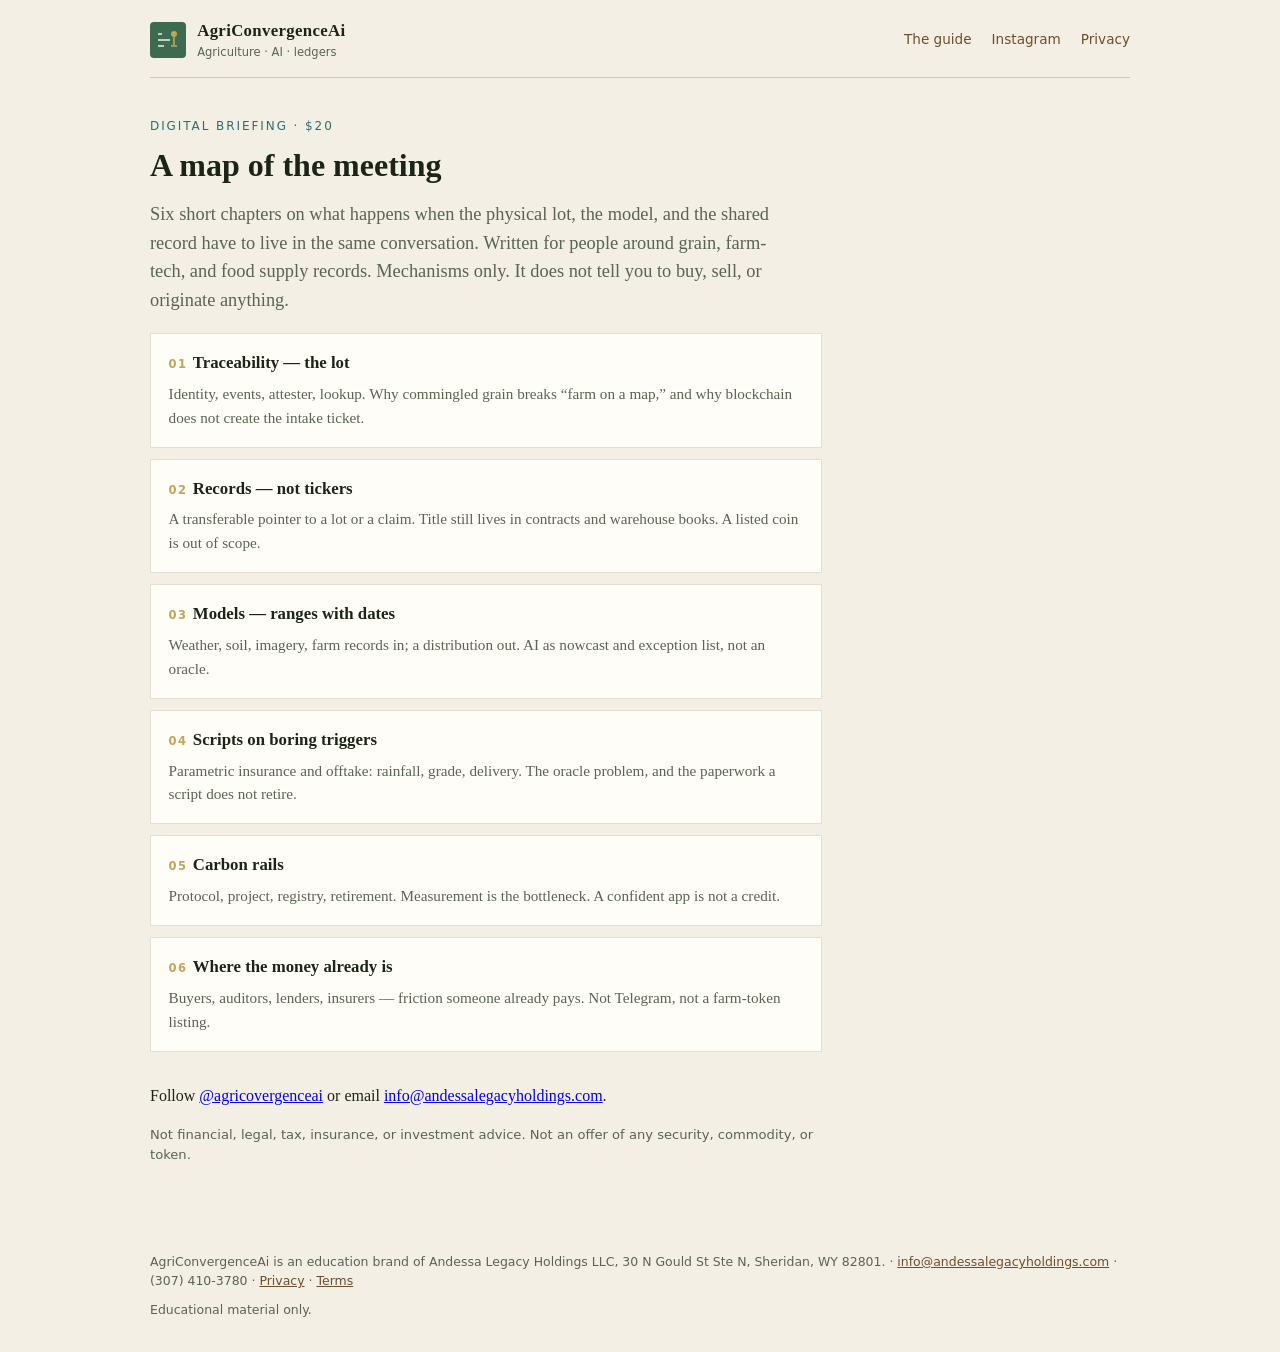
==== commit 4619b819: "Homepage is the convergence: field, model, record." ====
--- a/guide.html
+++ b/guide.html
@@ -4,7 +4,7 @@
   <meta charset="utf-8">
   <meta name="viewport" content="width=device-width, initial-scale=1">
   <title>The guide — AgriConvergenceAi</title>
-  <meta name="description" content="What’s inside the $20 AgriConvergenceAi briefing: six short chapters on agricultural records, models, and contracts.">
+  <meta name="description" content="A $20 briefing on the meeting of agricultural lots, AI models, and shared records. Education only.">
   <link rel="stylesheet" href="styles.css">
 </head>
 <body>
@@ -19,7 +19,7 @@
         </svg>
         <div>
           <strong>AgriConvergenceAi</strong>
-          <span>Education in agriculture and digital records</span>
+          <span>Agriculture · AI · ledgers</span>
         </div>
       </a>
       <nav>
@@ -31,46 +31,46 @@
 
     <article class="page">
       <p class="kicker">Digital briefing · $20</p>
-      <h1>What’s in the guide</h1>
+      <h1>A map of the meeting</h1>
       <p class="lede">
-        Six short chapters on how digital trails, records, and models show up in agriculture.
-        Written for people who work around grain, farm-tech, and food supply records.
-        It explains mechanisms. It does not tell you to buy, sell, or originate anything.
+        Six short chapters on what happens when the physical lot, the model,
+        and the shared record have to live in the same conversation.
+        Written for people around grain, farm-tech, and food supply records.
+        Mechanisms only. It does not tell you to buy, sell, or originate anything.
       </p>
 
       <ol class="chapters">
         <li>
-          <h2>Traceability and provenance</h2>
-          <p>What a lot identity, an event, an attester, and a lookup actually are — and why commingled grain breaks map-pin stories.</p>
+          <h2>Traceability — the lot</h2>
+          <p>Identity, events, attester, lookup. Why commingled grain breaks “farm on a map,” and why blockchain does not create the intake ticket.</p>
         </li>
         <li>
-          <h2>Farm-asset records, not tickers</h2>
-          <p>How a transferable record differs from a listed coin, and why title still lives in contracts and warehouse books.</p>
+          <h2>Records — not tickers</h2>
+          <p>A transferable pointer to a lot or a claim. Title still lives in contracts and warehouse books. A listed coin is out of scope.</p>
         </li>
         <li>
-          <h2>Yield and input models</h2>
-          <p>Treat a model as a range with a date. What belongs in a tool, and what does not belong in a caption.</p>
+          <h2>Models — ranges with dates</h2>
+          <p>Weather, soil, imagery, farm records in; a distribution out. AI as nowcast and exception list, not an oracle.</p>
         </li>
         <li>
-          <h2>Insurance and offtake scripts</h2>
-          <p>Parametric triggers, oracles, and the paperwork that remains after a script runs.</p>
+          <h2>Scripts on boring triggers</h2>
+          <p>Parametric insurance and offtake: rainfall, grade, delivery. The oracle problem, and the paperwork a script does not retire.</p>
         </li>
         <li>
-          <h2>Carbon and environmental rails</h2>
-          <p>Protocols, registries, retirement serials — and why a confident app is not a credit.</p>
+          <h2>Carbon rails</h2>
+          <p>Protocol, project, registry, retirement. Measurement is the bottleneck. A confident app is not a credit.</p>
         </li>
         <li>
-          <h2>Where commercial value shows up</h2>
-          <p>Buyers, auditors, lenders, and insurers. Friction someone already pays — not a new asset class.</p>
+          <h2>Where the money already is</h2>
+          <p>Buyers, auditors, lenders, insurers — friction someone already pays. Not Telegram, not a farm-token listing.</p>
         </li>
       </ol>
 
       <p>
         Follow
         <a href="https://www.instagram.com/agricovergenceai/">@agricovergenceai</a>
-        for release notes, or email
-        <a href="mailto:info@andessalegacyholdings.com">info@andessalegacyholdings.com</a>
-        about the briefing.
+        or email
+        <a href="mailto:info@andessalegacyholdings.com">info@andessalegacyholdings.com</a>.
       </p>
       <p class="fine">
         Not financial, legal, tax, insurance, or investment advice.
--- a/styles.css
+++ b/styles.css
@@ -102,7 +102,9 @@
   font-size: 0.72rem;
   color: var(--wheat);
   letter-spacing: 0.12em;
+  text-transform: uppercase;
 }
+.trio .card h2 { font-size: 1.12rem; }
 
 .band {
   background: var(--ink);
